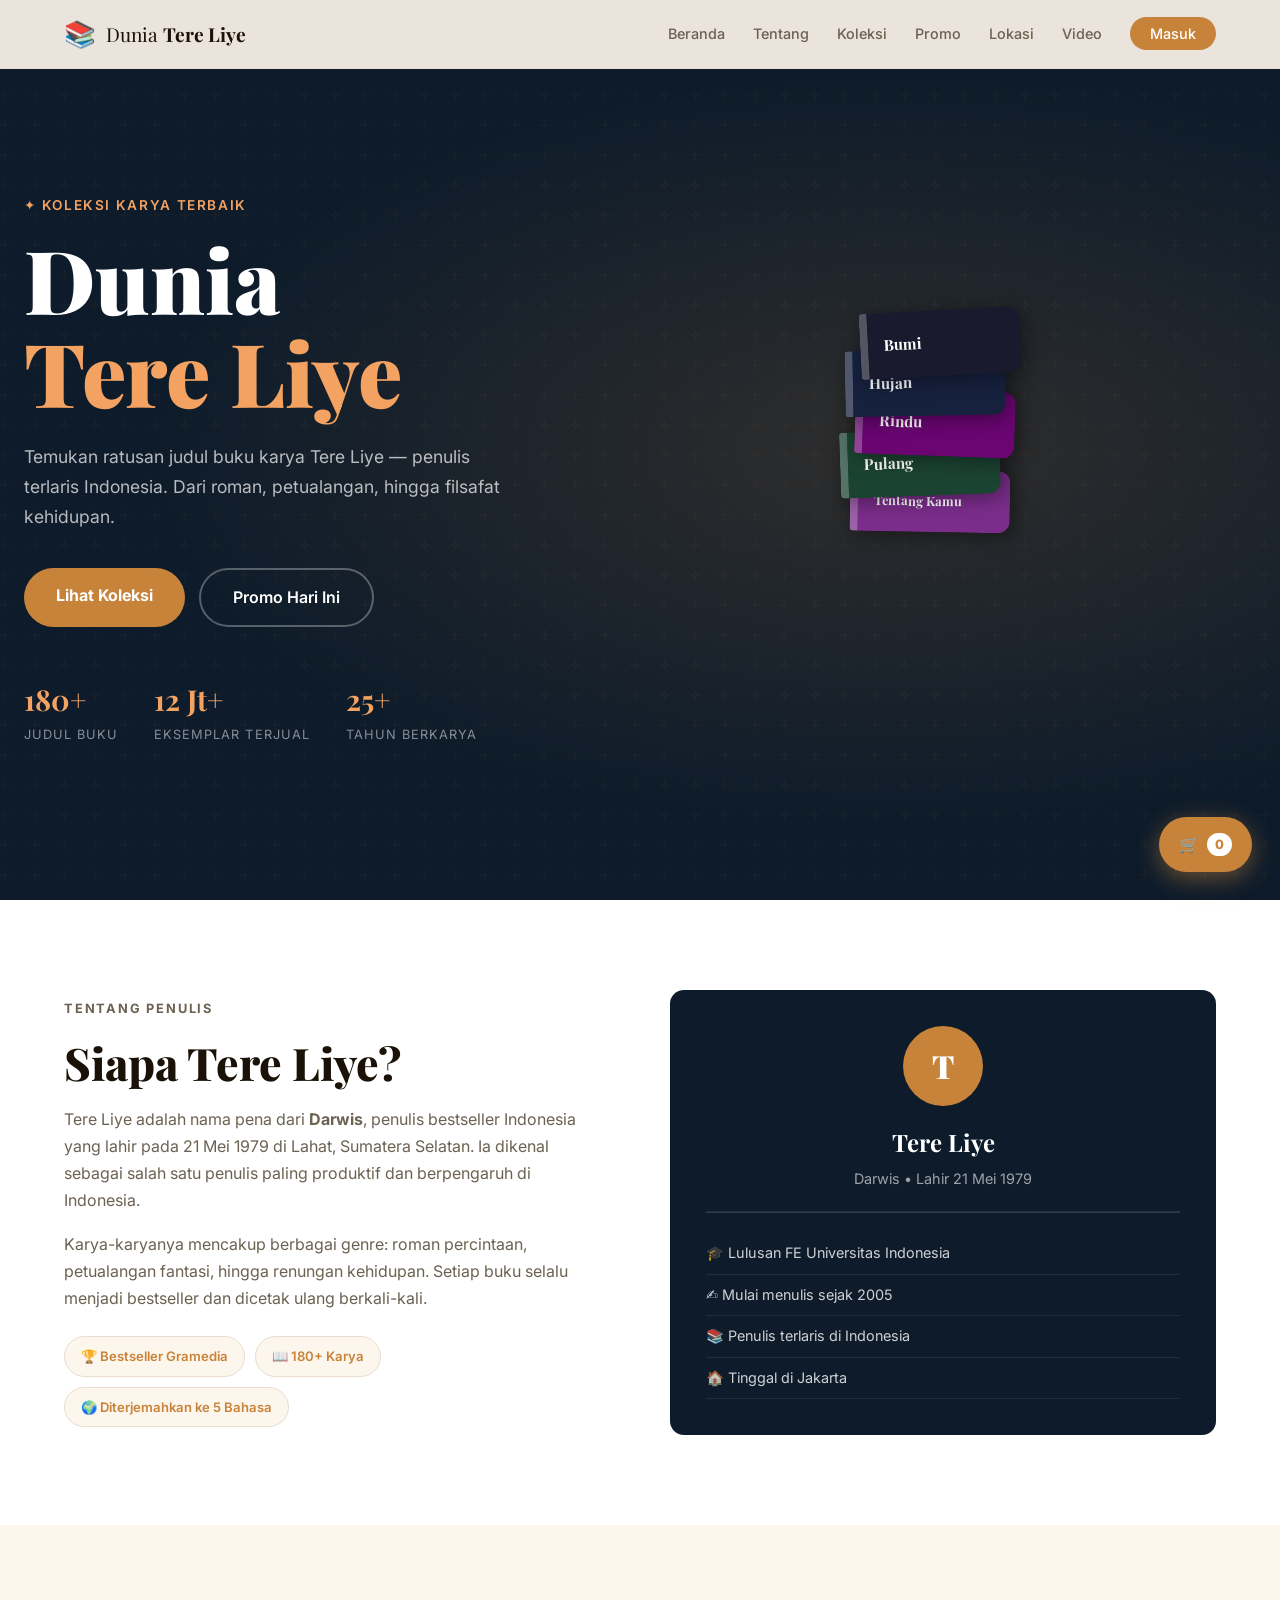
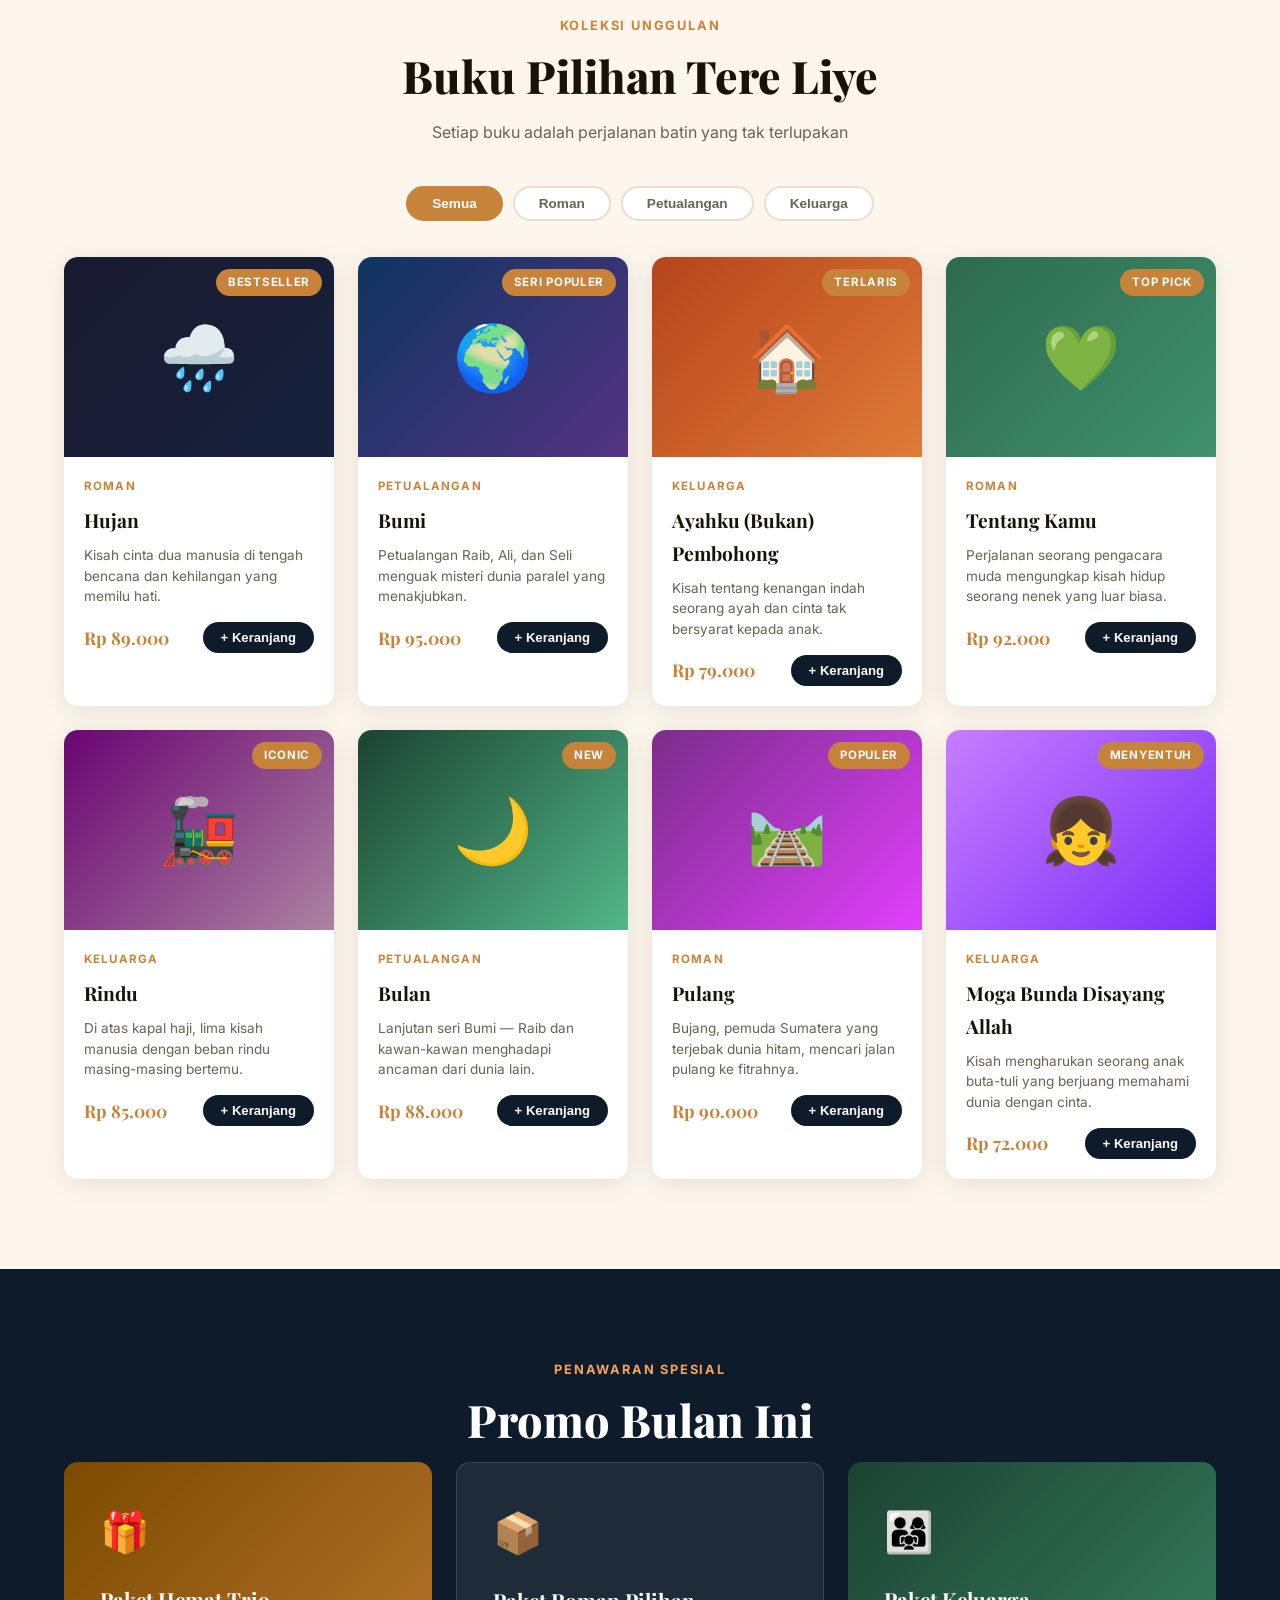
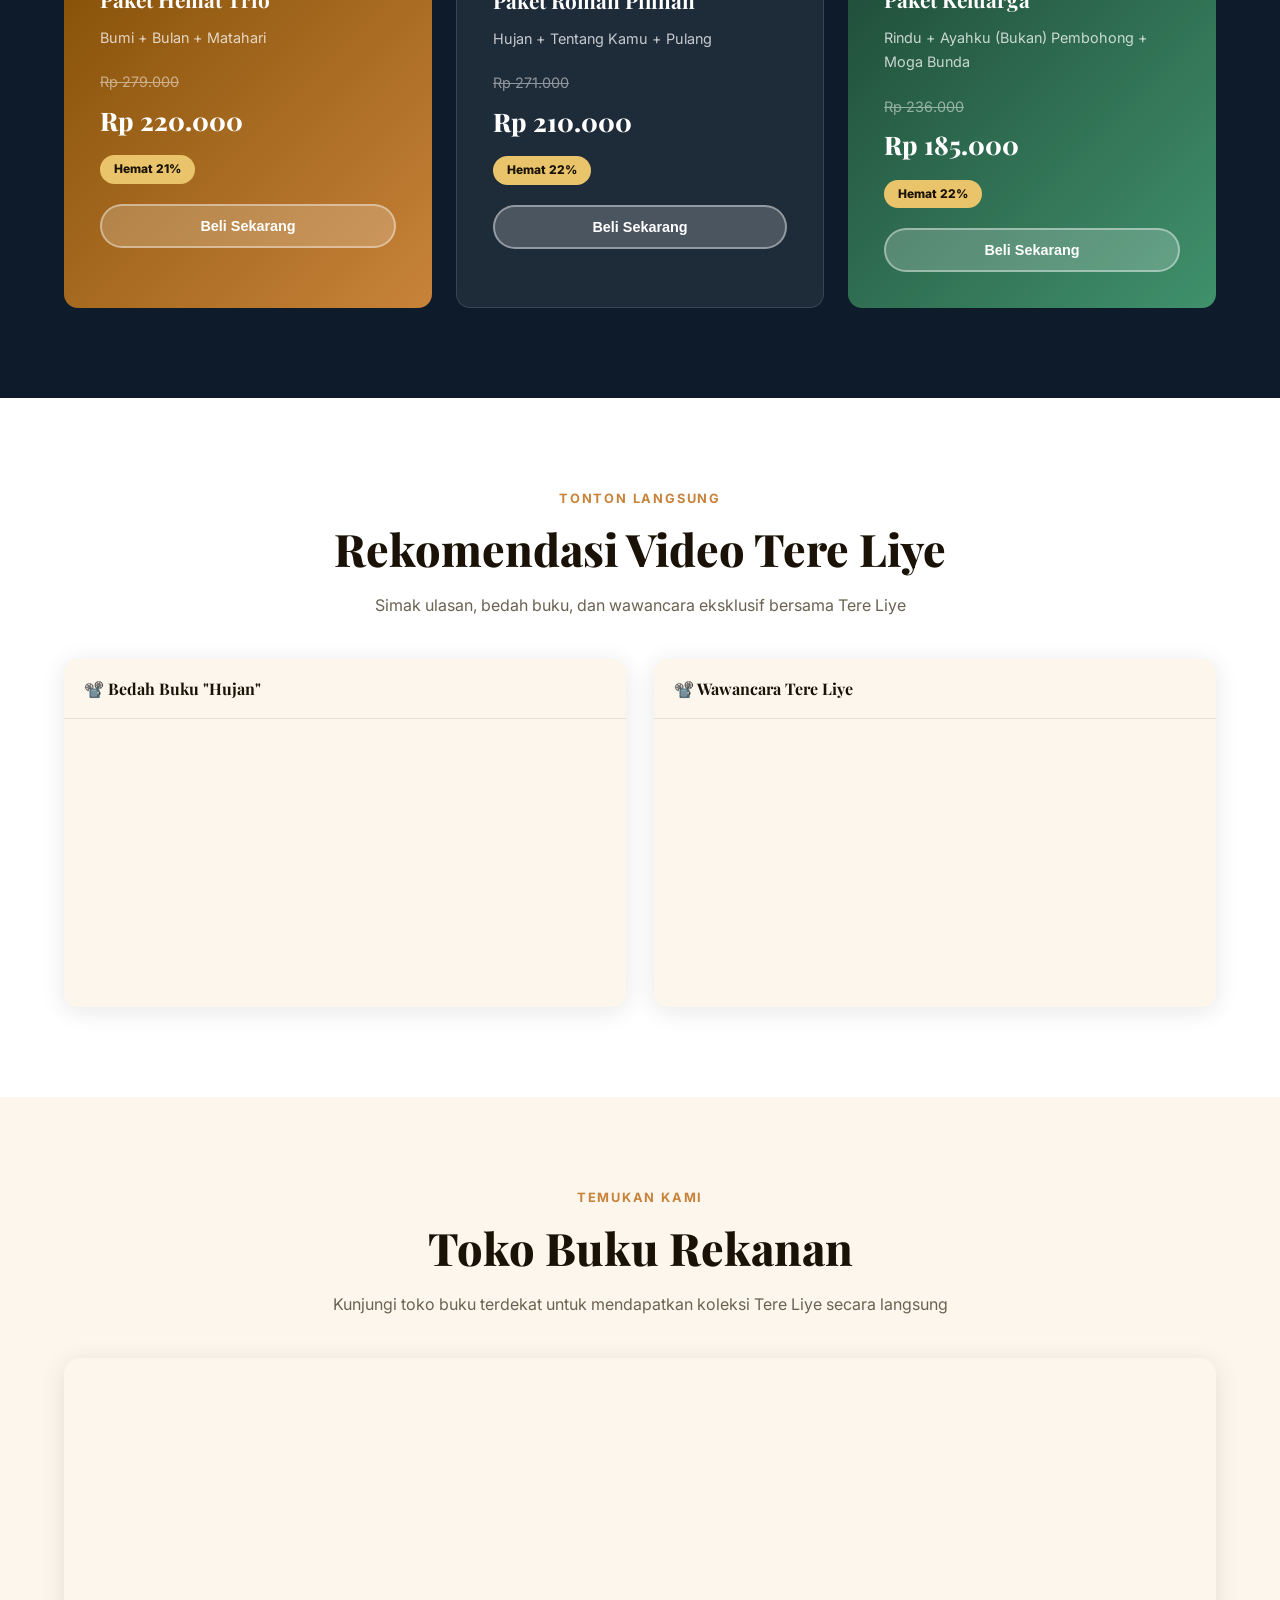
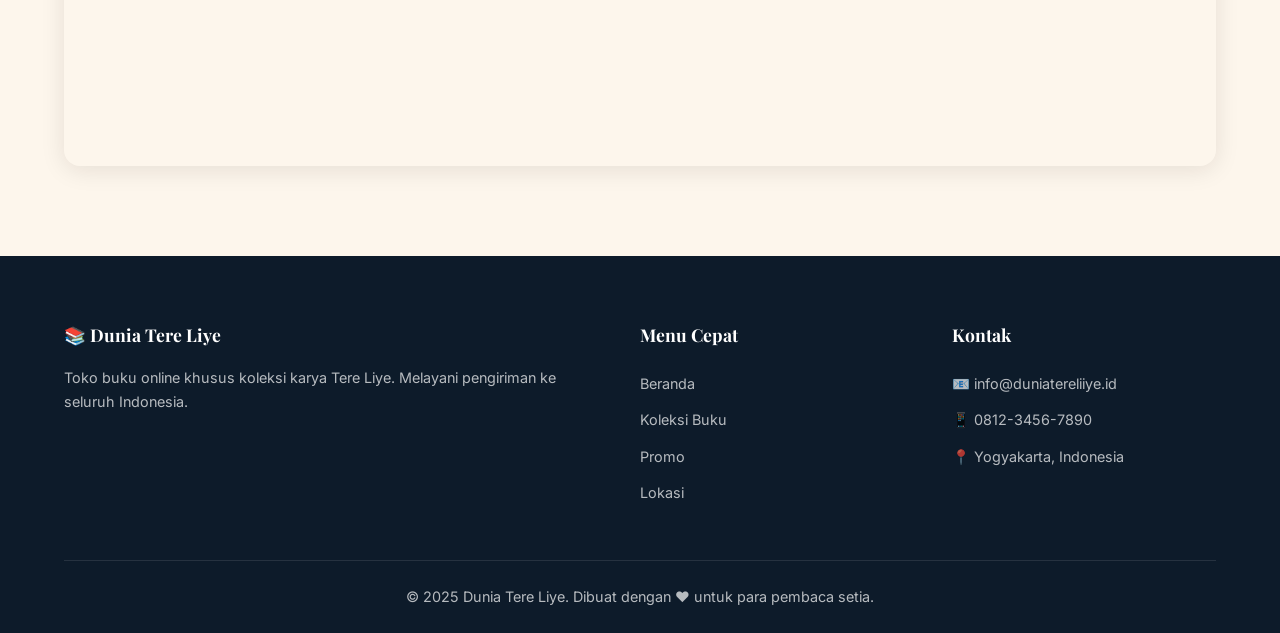
==== index.html @ ed0feb1d "Update index.html" ====
<!DOCTYPE html>
<html lang="id">
<head>
  <meta charset="UTF-8" />
  <meta name="viewport" content="width=device-width, initial-scale=1.0"/>
  <title>Dunia Tere Liye – Koleksi Buku Terbaik</title>
  <link href="https://fonts.googleapis.com/css2?family=Playfair+Display:wght@400;700;900&family=Inter:wght@300;400;500;600&display=swap" rel="stylesheet"/>
  <link rel="stylesheet" href="style.css"/>
</head>
<body>

  <!-- NAVBAR -->
  <nav class="navbar" id="navbar">
    <div class="nav-container">
      <div class="nav-brand">
        <span class="brand-icon">📚</span>
        <span class="brand-text">Dunia <strong>Tere Liye</strong></span>
      </div>
      <ul class="nav-links" id="navLinks">
        <li><a href="#beranda">Beranda</a></li>
        <li><a href="#tentang">Tentang</a></li>
        <li><a href="#koleksi">Koleksi</a></li>
        <li><a href="#promo">Promo</a></li>
        <li><a href="#lokasi">Lokasi</a></li>
        <li><a href="#video">Video</a></li>
        <li id="nav-auth">
          <a href="login/index.html" class="btn-login" id="btnLoginNav">Masuk</a>
        </li>
      </ul>
      <button class="hamburger" id="hamburger">&#9776;</button>
    </div>
  </nav>

  <!-- HERO -->
  <section class="hero" id="beranda">
    <div class="hero-overlay"></div>
    <div class="hero-content">
      <p class="hero-label">✦ Koleksi Karya Terbaik</p>
      <h1 class="hero-title">Dunia<br/><em>Tere Liye</em></h1>
      <p class="hero-subtitle">Temukan ratusan judul buku karya Tere Liye — penulis terlaris Indonesia. Dari roman, petualangan, hingga filsafat kehidupan.</p>
      <div class="hero-btns">
        <a href="#koleksi" class="btn-primary">Lihat Koleksi</a>
        <a href="#promo" class="btn-secondary">Promo Hari Ini</a>
      </div>
      <div class="hero-stats">
        <div class="stat"><span class="stat-num">180+</span><span class="stat-label">Judul Buku</span></div>
        <div class="stat"><span class="stat-num">12 Jt+</span><span class="stat-label">Eksemplar Terjual</span></div>
        <div class="stat"><span class="stat-num">25+</span><span class="stat-label">Tahun Berkarya</span></div>
      </div>
    </div>
    <div class="hero-visual">
      <div class="book-stack">
        <div class="book b1">Bumi</div>
        <div class="book b2">Hujan</div>
        <div class="book b3">Rindu</div>
        <div class="book b4">Pulang</div>
        <div class="book b5">Tentang Kamu</div>
      </div>
    </div>
  </section>

  <!-- TENTANG -->
  <section class="tentang" id="tentang">
    <div class="container">
      <div class="tentang-grid">
        <div class="tentang-text">
          <p class="section-label">Tentang Penulis</p>
          <h2 class="section-title">Siapa Tere Liye?</h2>
          <p>Tere Liye adalah nama pena dari <strong>Darwis</strong>, penulis bestseller Indonesia yang lahir pada 21 Mei 1979 di Lahat, Sumatera Selatan. Ia dikenal sebagai salah satu penulis paling produktif dan berpengaruh di Indonesia.</p>
          <p>Karya-karyanya mencakup berbagai genre: roman percintaan, petualangan fantasi, hingga renungan kehidupan. Setiap buku selalu menjadi bestseller dan dicetak ulang berkali-kali.</p>
          <div class="fact-pills">
            <span class="pill">🏆 Bestseller Gramedia</span>
            <span class="pill">📖 180+ Karya</span>
            <span class="pill">🌍 Diterjemahkan ke 5 Bahasa</span>
          </div>
        </div>
        <div class="tentang-card">
          <div class="author-card">
            <div class="author-avatar">T</div>
            <h3>Tere Liye</h3>
            <p>Darwis • Lahir 21 Mei 1979</p>
            <hr/>
            <ul>
              <li>🎓 Lulusan FE Universitas Indonesia</li>
              <li>✍️ Mulai menulis sejak 2005</li>
              <li>📚 Penulis terlaris di Indonesia</li>
              <li>🏠 Tinggal di Jakarta</li>
            </ul>
          </div>
        </div>
      </div>
    </div>
  </section>

  <!-- KOLEKSI BUKU -->
  <section class="koleksi" id="koleksi">
    <div class="container">
      <p class="section-label center">Koleksi Unggulan</p>
      <h2 class="section-title center">Buku Pilihan Tere Liye</h2>
      <p class="section-sub center">Setiap buku adalah perjalanan batin yang tak terlupakan</p>

      <div class="filter-tabs">
        <button class="tab active" onclick="filterBuku('semua')">Semua</button>
        <button class="tab" onclick="filterBuku('roman')">Roman</button>
        <button class="tab" onclick="filterBuku('petualangan')">Petualangan</button>
        <button class="tab" onclick="filterBuku('keluarga')">Keluarga</button>
      </div>

      <div class="buku-grid" id="bukuGrid">

        <div class="buku-card" data-kategori="roman">
          <div class="buku-cover" style="background:linear-gradient(135deg,#1a1a2e,#16213e)">
            <span class="buku-emoji">🌧️</span>
            <div class="buku-badge">Bestseller</div>
          </div>
          <div class="buku-info">
            <span class="kategori-tag">Roman</span>
            <h3>Hujan</h3>
            <p>Kisah cinta dua manusia di tengah bencana dan kehilangan yang memilu hati.</p>
            <div class="buku-footer">
              <span class="harga">Rp 89.000</span>
              <button class="btn-beli" onclick="tambahKeranjang('Hujan', 89000)">+ Keranjang</button>
            </div>
          </div>
        </div>

        <div class="buku-card" data-kategori="petualangan">
          <div class="buku-cover" style="background:linear-gradient(135deg,#0f3460,#533483)">
            <span class="buku-emoji">🌍</span>
            <div class="buku-badge">Seri Populer</div>
          </div>
          <div class="buku-info">
            <span class="kategori-tag">Petualangan</span>
            <h3>Bumi</h3>
            <p>Petualangan Raib, Ali, dan Seli menguak misteri dunia paralel yang menakjubkan.</p>
            <div class="buku-footer">
              <span class="harga">Rp 95.000</span>
              <button class="btn-beli" onclick="tambahKeranjang('Bumi', 95000)">+ Keranjang</button>
            </div>
          </div>
        </div>

        <div class="buku-card" data-kategori="keluarga">
          <div class="buku-cover" style="background:linear-gradient(135deg,#b5451b,#e07b39)">
            <span class="buku-emoji">🏠</span>
            <div class="buku-badge">Terlaris</div>
          </div>
          <div class="buku-info">
            <span class="kategori-tag">Keluarga</span>
            <h3>Ayahku (Bukan) Pembohong</h3>
            <p>Kisah tentang kenangan indah seorang ayah dan cinta tak bersyarat kepada anak.</p>
            <div class="buku-footer">
              <span class="harga">Rp 79.000</span>
              <button class="btn-beli" onclick="tambahKeranjang('Ayahku (Bukan) Pembohong', 79000)">+ Keranjang</button>
            </div>
          </div>
        </div>

        <div class="buku-card" data-kategori="roman">
          <div class="buku-cover" style="background:linear-gradient(135deg,#2d6a4f,#40916c)">
            <span class="buku-emoji">💚</span>
            <div class="buku-badge">Top Pick</div>
          </div>
          <div class="buku-info">
            <span class="kategori-tag">Roman</span>
            <h3>Tentang Kamu</h3>
            <p>Perjalanan seorang pengacara muda mengungkap kisah hidup seorang nenek yang luar biasa.</p>
            <div class="buku-footer">
              <span class="harga">Rp 92.000</span>
              <button class="btn-beli" onclick="tambahKeranjang('Tentang Kamu', 92000)">+ Keranjang</button>
            </div>
          </div>
        </div>

        <div class="buku-card" data-kategori="keluarga">
          <div class="buku-cover" style="background:linear-gradient(135deg,#6a0572,#ab83a1)">
            <span class="buku-emoji">🚂</span>
            <div class="buku-badge">Iconic</div>
          </div>
          <div class="buku-info">
            <span class="kategori-tag">Keluarga</span>
            <h3>Rindu</h3>
            <p>Di atas kapal haji, lima kisah manusia dengan beban rindu masing-masing bertemu.</p>
            <div class="buku-footer">
              <span class="harga">Rp 85.000</span>
              <button class="btn-beli" onclick="tambahKeranjang('Rindu', 85000)">+ Keranjang</button>
            </div>
          </div>
        </div>

        <div class="buku-card" data-kategori="petualangan">
          <div class="buku-cover" style="background:linear-gradient(135deg,#1b4332,#52b788)">
            <span class="buku-emoji">🌙</span>
            <div class="buku-badge">New</div>
          </div>
          <div class="buku-info">
            <span class="kategori-tag">Petualangan</span>
            <h3>Bulan</h3>
            <p>Lanjutan seri Bumi — Raib dan kawan-kawan menghadapi ancaman dari dunia lain.</p>
            <div class="buku-footer">
              <span class="harga">Rp 88.000</span>
              <button class="btn-beli" onclick="tambahKeranjang('Bulan', 88000)">+ Keranjang</button>
            </div>
          </div>
        </div>

        <div class="buku-card" data-kategori="roman">
          <div class="buku-cover" style="background:linear-gradient(135deg,#7b2d8b,#e040fb)">
            <span class="buku-emoji">🛤️</span>
            <div class="buku-badge">Populer</div>
          </div>
          <div class="buku-info">
            <span class="kategori-tag">Roman</span>
            <h3>Pulang</h3>
            <p>Bujang, pemuda Sumatera yang terjebak dunia hitam, mencari jalan pulang ke fitrahnya.</p>
            <div class="buku-footer">
              <span class="harga">Rp 90.000</span>
              <button class="btn-beli" onclick="tambahKeranjang('Pulang', 90000)">+ Keranjang</button>
            </div>
          </div>
        </div>

        <div class="buku-card" data-kategori="keluarga">
          <div class="buku-cover" style="background:linear-gradient(135deg,#c77dff,#7b2ff7)">
            <span class="buku-emoji">👧</span>
            <div class="buku-badge">Menyentuh</div>
          </div>
          <div class="buku-info">
            <span class="kategori-tag">Keluarga</span>
            <h3>Moga Bunda Disayang Allah</h3>
            <p>Kisah mengharukan seorang anak buta-tuli yang berjuang memahami dunia dengan cinta.</p>
            <div class="buku-footer">
              <span class="harga">Rp 72.000</span>
              <button class="btn-beli" onclick="tambahKeranjang('Moga Bunda Disayang Allah', 72000)">+ Keranjang</button>
            </div>
          </div>
        </div>

      </div>
    </div>
  </section>

  <!-- PROMO -->
  <section class="promo" id="promo">
    <div class="container">
      <p class="section-label center" style="color:#f4a261">Penawaran Spesial</p>
      <h2 class="section-title center" style="color:#fff">Promo Bulan Ini</h2>
      <div class="promo-grid">
        <div class="promo-card gold">
          <div class="promo-icon">🎁</div>
          <h3>Paket Hemat Trio</h3>
          <p>Bumi + Bulan + Matahari</p>
          <div class="promo-harga">
            <span class="harga-coret">Rp 279.000</span>
            <span class="harga-promo">Rp 220.000</span>
          </div>
          <span class="diskon-badge">Hemat 21%</span>
          <button class="btn-promo" onclick="beliPromo('Paket Trio Bumi-Bulan-Matahari', 220000)">Beli Sekarang</button>
        </div>
        <div class="promo-card dark">
          <div class="promo-icon">📦</div>
          <h3>Paket Roman Pilihan</h3>
          <p>Hujan + Tentang Kamu + Pulang</p>
          <div class="promo-harga">
            <span class="harga-coret">Rp 271.000</span>
            <span class="harga-promo">Rp 210.000</span>
          </div>
          <span class="diskon-badge">Hemat 22%</span>
          <button class="btn-promo" onclick="beliPromo('Paket Roman Pilihan', 210000)">Beli Sekarang</button>
        </div>
        <div class="promo-card accent">
          <div class="promo-icon">👨‍👩‍👧</div>
          <h3>Paket Keluarga</h3>
          <p>Rindu + Ayahku (Bukan) Pembohong + Moga Bunda</p>
          <div class="promo-harga">
            <span class="harga-coret">Rp 236.000</span>
            <span class="harga-promo">Rp 185.000</span>
          </div>
          <span class="diskon-badge">Hemat 22%</span>
          <button class="btn-promo" onclick="beliPromo('Paket Keluarga', 185000)">Beli Sekarang</button>
        </div>
      </div>
    </div>
  </section>

  <!-- VIDEO YOUTUBE -->
  <section class="video-section" id="video">
    <div class="container">
      <p class="section-label center">Tonton Langsung</p>
      <h2 class="section-title center">Rekomendasi Video Tere Liye</h2>
      <p class="section-sub center">Simak ulasan, bedah buku, dan wawancara eksklusif bersama Tere Liye</p>
      <div class="video-grid">
        <div class="video-wrapper">
          <h4>📽️ Bedah Buku "Hujan"</h4>
          <iframe width="100%" height="280"
            src="https://www.youtube.com/embed/bOZpgvfIT7o?si=Bckh25EODoXLRQxd"
            title="Bedah Buku Hujan - Tere Liye"
            frameborder="0"
            allow="accelerometer; autoplay; clipboard-write; encrypted-media; gyroscope; picture-in-picture; web-share"
            referrerpolicy="strict-origin-when-cross-origin"
            allowfullscreen>
          </iframe>
        </div>
        <div class="video-wrapper">
          <h4>📽️ Wawancara Tere Liye</h4>
          <iframe width="100%" height="280"
            src="https://www.youtube.com/embed/kpgt1wYhLSw?si=XmsgkMisNGH6K_2Y"
            title="Wawancara Tere Liye"
            frameborder="0"
            allow="accelerometer; autoplay; clipboard-write; encrypted-media; gyroscope; picture-in-picture; web-share"
            referrerpolicy="strict-origin-when-cross-origin"
            allowfullscreen>
          </iframe>
        </div>
      </div>
    </div>
  </section>

  <!-- LOKASI / MAPS -->
  <section class="lokasi-section" id="lokasi">
    <div class="container">
      <p class="section-label center">Temukan Kami</p>
      <h2 class="section-title center">Toko Buku Rekanan</h2>
      <p class="section-sub center">Kunjungi toko buku terdekat untuk mendapatkan koleksi Tere Liye secara langsung</p>
      <div class="maps-wrapper">
        <iframe
          src="https://www.google.com/maps/embed?pb=!1m18!1m12!1m3!1d3952.899581696843!2d110.3928100740499!3d-7.800455306955081!2m3!1f0!2f0!3f0!3m2!1i1024!2i768!4f13.1!3m3!1m2!1s0x2e7a57669d43fe55%3A0x75fae1bb400d4da5!2sSMA%20Negeri%208%20Yogyakarta!5e0!3m2!1sen!2sid!4v1778126595811!5m2!1sen!2sid"
          width="100%" height="400"
          style="border:0; border-radius:16px;"
          allowfullscreen=""
          loading="lazy"
          referrerpolicy="no-referrer-when-downgrade">
        </iframe>
      </div>
    </div>
  </section>

  <!-- KERANJANG BELANJA -->
  <div class="cart-fab" id="cartFab" onclick="toggleCart()">
    🛒 <span class="cart-count" id="cartCount">0</span>
  </div>

  <div class="cart-panel" id="cartPanel">
    <div class="cart-header">
      <h3>🛒 Keranjang Belanja</h3>
      <button onclick="toggleCart()">✕</button>
    </div>
    <div class="cart-items" id="cartItems">
      <p class="cart-empty">Keranjang masih kosong</p>
    </div>
    <div class="cart-footer">
      <div class="cart-total">Total: <strong id="cartTotal">Rp 0</strong></div>
      <button class="btn-checkout" onclick="checkout()">Checkout Sekarang</button>
    </div>
  </div>

  <!-- FOOTER -->
  <footer class="footer">
    <div class="container">
      <div class="footer-grid">
        <div>
          <h4>📚 Dunia Tere Liye</h4>
          <p>Toko buku online khusus koleksi karya Tere Liye. Melayani pengiriman ke seluruh Indonesia.</p>
        </div>
        <div>
          <h4>Menu Cepat</h4>
          <ul>
            <li><a href="#beranda">Beranda</a></li>
            <li><a href="#koleksi">Koleksi Buku</a></li>
            <li><a href="#promo">Promo</a></li>
            <li><a href="#lokasi">Lokasi</a></li>
          </ul>
        </div>
        <div>
          <h4>Kontak</h4>
          <ul>
            <li>📧 info@duniatereliiye.id</li>
            <li>📱 0812-3456-7890</li>
            <li>📍 Yogyakarta, Indonesia</li>
          </ul>
        </div>
      </div>
      <div class="footer-bottom">
        <p>&copy; 2025 Dunia Tere Liye. Dibuat dengan ❤️ untuk para pembaca setia.</p>
      </div>
    </div>
  </footer>

  <script src="js/main.js"></script>
</body>
</html>
---- style.css ----
/* ===== RESET & BASE ===== */
*, *::before, *::after { box-sizing: border-box; margin: 0; padding: 0; }

:root {
  --cream:    #fdf6ec;
  --ink:      #1a1206;
  --amber:    #c8833a;
  --amber-lt: #f4a261;
  --deep:     #0d1b2a;
  --card-bg:  #ffffff;
  --muted:    #6b6252;
  --border:   #e8ddd0;
  --shadow:   0 4px 24px rgba(26,18,6,.10);
  --radius:   14px;
  --font-display: 'Playfair Display', Georgia, serif;
  --font-body:    'Inter', system-ui, sans-serif;
}

html { scroll-behavior: smooth; }

body {
  font-family: var(--font-body);
  background: var(--cream);
  color: var(--ink);
  line-height: 1.7;
  overflow-x: hidden;
}

a { text-decoration: none; color: inherit; }
ul { list-style: none; }
img { max-width: 100%; }

.container {
  max-width: 1200px;
  margin: 0 auto;
  padding: 0 24px;
}

/* ===== NAVBAR ===== */
.navbar {
  position: fixed; top: 0; left: 0; right: 0; z-index: 1000;
  background: rgba(253,246,236,.92);
  backdrop-filter: blur(12px);
  border-bottom: 1px solid var(--border);
  transition: box-shadow .3s;
}
.navbar.scrolled { box-shadow: 0 2px 20px rgba(0,0,0,.12); }
.nav-container {
  max-width: 1200px; margin: 0 auto; padding: 0 24px;
  display: flex; align-items: center; justify-content: space-between;
  height: 68px;
}
.nav-brand { display: flex; align-items: center; gap: 10px; }
.brand-icon { font-size: 1.6rem; }
.brand-text { font-family: var(--font-display); font-size: 1.2rem; color: var(--ink); }
.nav-links { display: flex; align-items: center; gap: 28px; }
.nav-links a { font-size: .9rem; font-weight: 500; color: var(--muted); transition: color .2s; }
.nav-links a:hover { color: var(--amber); }
.btn-login {
  background: var(--amber); color: #fff !important;
  padding: 8px 20px; border-radius: 50px;
  font-weight: 600; font-size: .85rem;
  transition: background .2s, transform .1s;
}
.btn-login:hover { background: #a8672c; transform: translateY(-1px); }
.hamburger { display: none; background: none; border: none; font-size: 1.5rem; cursor: pointer; color: var(--ink); }

/* ===== HERO ===== */
.hero {
  min-height: 100vh;
  background: var(--deep);
  display: flex; align-items: center;
  padding: 100px 24px 60px;
  position: relative; overflow: hidden;
}
.hero::before {
  content: '';
  position: absolute; inset: 0;
  background: radial-gradient(ellipse at 70% 50%, rgba(200,131,58,.18) 0%, transparent 60%);
}
.hero-overlay {
  position: absolute; inset: 0;
  background: url("data:image/svg+xml,%3Csvg width='60' height='60' viewBox='0 0 60 60' xmlns='http://www.w3.org/2000/svg'%3E%3Cg fill='none' fill-rule='evenodd'%3E%3Cg fill='%23c8833a' fill-opacity='0.04'%3E%3Cpath d='M36 34v-4h-2v4h-4v2h4v4h2v-4h4v-2h-4zm0-30V0h-2v4h-4v2h4v4h2V6h4V4h-4zM6 34v-4H4v4H0v2h4v4h2v-4h4v-2H6zM6 4V0H4v4H0v2h4v4h2V6h4V4H6z'/%3E%3C/g%3E%3C/g%3E%3C/svg%3E");
}
.hero-content {
  position: relative; z-index: 2;
  max-width: 600px; flex: 1;
}
.hero-label {
  color: var(--amber-lt); font-size: .85rem;
  font-weight: 600; letter-spacing: .12em;
  text-transform: uppercase; margin-bottom: 16px;
}
.hero-title {
  font-family: var(--font-display);
  font-size: clamp(3rem, 7vw, 5.5rem);
  font-weight: 900; line-height: 1.05;
  color: #fff; margin-bottom: 24px;
}
.hero-title em { color: var(--amber-lt); font-style: normal; }
.hero-subtitle {
  color: rgba(255,255,255,.7); font-size: 1.1rem;
  margin-bottom: 36px; max-width: 480px;
}
.hero-btns { display: flex; gap: 14px; flex-wrap: wrap; margin-bottom: 48px; }
.btn-primary {
  background: var(--amber); color: #fff;
  padding: 14px 32px; border-radius: 50px;
  font-weight: 700; font-size: 1rem;
  transition: background .2s, transform .15s;
  display: inline-block;
}
.btn-primary:hover { background: #a8672c; transform: translateY(-2px); }
.btn-secondary {
  background: transparent; color: #fff;
  padding: 14px 32px; border-radius: 50px;
  border: 2px solid rgba(255,255,255,.3);
  font-weight: 600; font-size: 1rem;
  transition: border-color .2s, background .2s;
  display: inline-block;
}
.btn-secondary:hover { border-color: var(--amber-lt); background: rgba(200,131,58,.15); }
.hero-stats { display: flex; gap: 36px; flex-wrap: wrap; }
.stat { display: flex; flex-direction: column; }
.stat-num { font-family: var(--font-display); font-size: 1.8rem; font-weight: 700; color: var(--amber-lt); }
.stat-label { font-size: .8rem; color: rgba(255,255,255,.5); text-transform: uppercase; letter-spacing: .08em; }

/* BOOK STACK VISUAL */
.hero-visual {
  flex: 1; display: flex; justify-content: center; align-items: center;
  position: relative; z-index: 2;
  padding: 40px 0;
}
.book-stack { position: relative; width: 220px; height: 320px; }
.book {
  position: absolute; width: 160px; padding: 20px 16px;
  border-radius: 4px 12px 12px 4px;
  font-family: var(--font-display); font-weight: 700;
  font-size: .95rem; color: #fff;
  box-shadow: 4px 4px 20px rgba(0,0,0,.4);
  cursor: default; transition: transform .3s;
  border-left: 8px solid rgba(255,255,255,.25);
}
.book:hover { transform: translateX(-8px) !important; }
.b1 { background: #1a1a2e; top: 0; left: 30px; transform: rotate(-3deg); z-index:5; }
.b2 { background: #16213e; top: 40px; left: 15px; transform: rotate(-1deg); z-index:4; }
.b3 { background: #6a0572; top: 80px; left: 25px; transform: rotate(2deg); z-index:3; }
.b4 { background: #1b4332; top: 120px; left: 10px; transform: rotate(-2deg); z-index:2; }
.b5 { background: #7b2d8b; top: 160px; left: 20px; transform: rotate(1deg); z-index:1; font-size:.8rem; }

/* ===== SECTION COMMONS ===== */
section { padding: 90px 0; }
.section-label {
  font-size: .8rem; font-weight: 700;
  text-transform: uppercase; letter-spacing: .14em;
  color: var(--amber); margin-bottom: 12px; display: block;
}
.section-title {
  font-family: var(--font-display); font-size: clamp(1.8rem,4vw,2.8rem);
  font-weight: 800; line-height: 1.2; color: var(--ink); margin-bottom: 16px;
}
.section-sub { color: var(--muted); font-size: 1rem; margin-bottom: 40px; }
.center { text-align: center; }

/* ===== TENTANG ===== */
.tentang { background: #fff; }
.tentang-grid { display: grid; grid-template-columns: 1fr 1fr; gap: 60px; align-items: center; }
.tentang-text p { color: var(--muted); margin-bottom: 16px; }
.fact-pills { display: flex; flex-wrap: wrap; gap: 10px; margin-top: 24px; }
.pill {
  background: var(--cream); border: 1px solid var(--border);
  padding: 8px 16px; border-radius: 50px;
  font-size: .82rem; font-weight: 600; color: var(--amber);
}
.author-card {
  background: var(--deep); color: #fff;
  border-radius: var(--radius); padding: 36px;
  text-align: center;
}
.author-avatar {
  width: 80px; height: 80px;
  background: var(--amber); border-radius: 50%;
  display: flex; align-items: center; justify-content: center;
  font-family: var(--font-display); font-size: 2rem; font-weight: 900;
  margin: 0 auto 16px;
}
.author-card h3 { font-family: var(--font-display); font-size: 1.5rem; margin-bottom: 4px; }
.author-card p { color: rgba(255,255,255,.6); font-size: .9rem; }
.author-card hr { border-color: rgba(255,255,255,.15); margin: 20px 0; }
.author-card ul { text-align: left; }
.author-card ul li { padding: 8px 0; border-bottom: 1px solid rgba(255,255,255,.08); font-size: .9rem; color: rgba(255,255,255,.8); }

/* ===== KOLEKSI ===== */
.koleksi { background: var(--cream); }
.filter-tabs { display: flex; gap: 10px; justify-content: center; margin-bottom: 36px; flex-wrap: wrap; }
.tab {
  padding: 8px 24px; border-radius: 50px;
  border: 2px solid var(--border); background: #fff;
  font-weight: 600; font-size: .85rem; cursor: pointer;
  color: var(--muted); transition: all .2s;
}
.tab.active, .tab:hover { background: var(--amber); border-color: var(--amber); color: #fff; }
.buku-grid {
  display: grid;
  grid-template-columns: repeat(auto-fill, minmax(260px, 1fr));
  gap: 24px;
}
.buku-card {
  background: var(--card-bg); border-radius: var(--radius);
  overflow: hidden; box-shadow: var(--shadow);
  transition: transform .3s, box-shadow .3s;
}
.buku-card:hover { transform: translateY(-6px); box-shadow: 0 12px 40px rgba(26,18,6,.15); }
.buku-card.hidden { display: none; }
.buku-cover {
  height: 200px; display: flex; align-items: center; justify-content: center;
  position: relative;
}
.buku-emoji { font-size: 4rem; }
.buku-badge {
  position: absolute; top: 12px; right: 12px;
  background: var(--amber); color: #fff;
  font-size: .72rem; font-weight: 700;
  padding: 4px 12px; border-radius: 50px;
  text-transform: uppercase; letter-spacing: .06em;
}
.buku-info { padding: 20px; }
.kategori-tag {
  font-size: .72rem; font-weight: 700; color: var(--amber);
  text-transform: uppercase; letter-spacing: .1em;
  display: block; margin-bottom: 8px;
}
.buku-info h3 { font-family: var(--font-display); font-size: 1.2rem; margin-bottom: 8px; }
.buku-info p { font-size: .85rem; color: var(--muted); margin-bottom: 16px; line-height: 1.5; }
.buku-footer { display: flex; align-items: center; justify-content: space-between; }
.harga { font-family: var(--font-display); font-weight: 700; font-size: 1.1rem; color: var(--amber); }
.btn-beli {
  background: var(--deep); color: #fff;
  border: none; border-radius: 50px;
  padding: 8px 18px; font-size: .82rem; font-weight: 600;
  cursor: pointer; transition: background .2s, transform .1s;
}
.btn-beli:hover { background: var(--amber); transform: scale(1.04); }

/* ===== PROMO ===== */
.promo { background: var(--deep); padding: 90px 0; }
.promo-grid { display: grid; grid-template-columns: repeat(auto-fit, minmax(280px,1fr)); gap: 24px; }
.promo-card {
  border-radius: var(--radius); padding: 36px;
  position: relative; overflow: hidden;
  transition: transform .3s;
}
.promo-card:hover { transform: translateY(-4px); }
.promo-card.gold { background: linear-gradient(135deg, #7c4a00, #c8833a); color: #fff; }
.promo-card.dark { background: rgba(255,255,255,.07); border: 1px solid rgba(255,255,255,.12); color: #fff; }
.promo-card.accent { background: linear-gradient(135deg, #1b4332, #40916c); color: #fff; }
.promo-icon { font-size: 2.5rem; margin-bottom: 16px; }
.promo-card h3 { font-family: var(--font-display); font-size: 1.3rem; margin-bottom: 8px; }
.promo-card p { opacity: .75; font-size: .9rem; margin-bottom: 20px; }
.promo-harga { display: flex; flex-direction: column; gap: 4px; margin-bottom: 12px; }
.harga-coret { text-decoration: line-through; opacity: .5; font-size: .9rem; }
.harga-promo { font-family: var(--font-display); font-size: 1.6rem; font-weight: 800; }
.diskon-badge {
  display: inline-block; background: #e9c46a; color: var(--ink);
  font-size: .75rem; font-weight: 800;
  padding: 4px 14px; border-radius: 50px; margin-bottom: 20px;
}
.btn-promo {
  width: 100%; padding: 12px;
  background: rgba(255,255,255,.2); color: #fff;
  border: 2px solid rgba(255,255,255,.4);
  border-radius: 50px; font-weight: 700; cursor: pointer;
  font-size: .9rem; transition: background .2s;
}
.btn-promo:hover { background: rgba(255,255,255,.35); }

/* ===== VIDEO ===== */
.video-section { background: #fff; }
.video-grid { display: grid; grid-template-columns: repeat(auto-fit, minmax(300px,1fr)); gap: 28px; }
.video-wrapper {
  background: var(--cream); border-radius: var(--radius); overflow: hidden;
  box-shadow: var(--shadow);
}
.video-wrapper h4 {
  padding: 16px 20px;
  font-family: var(--font-display); font-size: 1rem;
  color: var(--ink); border-bottom: 1px solid var(--border);
}

/* ===== LOKASI ===== */
.lokasi-section { background: var(--cream); }
.maps-wrapper { border-radius: 16px; overflow: hidden; box-shadow: var(--shadow); }

/* ===== CART FAB ===== */
.cart-fab {
  position: fixed; bottom: 28px; right: 28px; z-index: 900;
  background: var(--amber); color: #fff;
  padding: 14px 20px; border-radius: 50px;
  font-size: 1rem; font-weight: 700; cursor: pointer;
  box-shadow: 0 6px 24px rgba(200,131,58,.5);
  transition: transform .2s;
  display: flex; align-items: center; gap: 8px;
}
.cart-fab:hover { transform: scale(1.05); }
.cart-count {
  background: #fff; color: var(--amber);
  border-radius: 50px; padding: 1px 8px;
  font-size: .8rem; font-weight: 800; min-width: 22px; text-align: center;
}
.cart-panel {
  position: fixed; right: 28px; bottom: 90px; z-index: 999;
  width: 340px; background: #fff;
  border-radius: var(--radius);
  box-shadow: 0 20px 60px rgba(0,0,0,.2);
  display: none; flex-direction: column;
  max-height: 480px; overflow: hidden;
}
.cart-panel.open { display: flex; }
.cart-header {
  padding: 16px 20px; border-bottom: 1px solid var(--border);
  display: flex; justify-content: space-between; align-items: center;
}
.cart-header h3 { font-family: var(--font-display); font-size: 1.1rem; }
.cart-header button { background: none; border: none; font-size: 1.2rem; cursor: pointer; color: var(--muted); }
.cart-items { flex: 1; overflow-y: auto; padding: 12px; }
.cart-empty { text-align: center; color: var(--muted); padding: 24px; font-size: .9rem; }
.cart-item {
  display: flex; justify-content: space-between; align-items: center;
  padding: 10px 8px; border-bottom: 1px solid var(--border);
  font-size: .88rem;
}
.cart-item-name { font-weight: 600; flex: 1; }
.cart-item-price { color: var(--amber); font-weight: 700; margin-right: 8px; }
.cart-item-del { background: none; border: none; color: #e63946; cursor: pointer; font-size: 1rem; }
.cart-footer { padding: 16px 20px; border-top: 1px solid var(--border); }
.cart-total { font-size: 1rem; margin-bottom: 12px; }
.cart-total strong { color: var(--amber); font-size: 1.2rem; }
.btn-checkout {
  width: 100%; padding: 12px;
  background: var(--amber); color: #fff;
  border: none; border-radius: 50px;
  font-weight: 700; cursor: pointer; font-size: .95rem;
  transition: background .2s;
}
.btn-checkout:hover { background: #a8672c; }

/* ===== FOOTER ===== */
.footer { background: var(--deep); color: rgba(255,255,255,.7); padding: 64px 0 0; }
.footer-grid { display: grid; grid-template-columns: 2fr 1fr 1fr; gap: 48px; padding-bottom: 48px; }
.footer h4 { font-family: var(--font-display); color: #fff; font-size: 1.1rem; margin-bottom: 16px; }
.footer p { font-size: .9rem; line-height: 1.7; }
.footer ul li { padding: 6px 0; font-size: .9rem; }
.footer ul li a:hover { color: var(--amber-lt); }
.footer-bottom {
  border-top: 1px solid rgba(255,255,255,.1);
  padding: 24px 0; text-align: center; font-size: .85rem;
}

/* ===== RESPONSIVE ===== */
@media (max-width: 900px) {
  .hero { flex-direction: column; text-align: center; padding: 120px 24px 60px; }
  .hero-btns { justify-content: center; }
  .hero-stats { justify-content: center; }
  .hero-visual { margin-top: 40px; }
  .tentang-grid { grid-template-columns: 1fr; }
  .footer-grid { grid-template-columns: 1fr 1fr; }
}
@media (max-width: 640px) {
  .nav-links { display: none; flex-direction: column; position: absolute; top: 68px; left: 0; right: 0; background: var(--cream); padding: 20px; border-bottom: 1px solid var(--border); }
  .nav-links.open { display: flex; }
  .hamburger { display: block; }
  .footer-grid { grid-template-columns: 1fr; }
  .cart-panel { right: 12px; left: 12px; width: auto; }
  .cart-fab { right: 16px; bottom: 20px; }
}
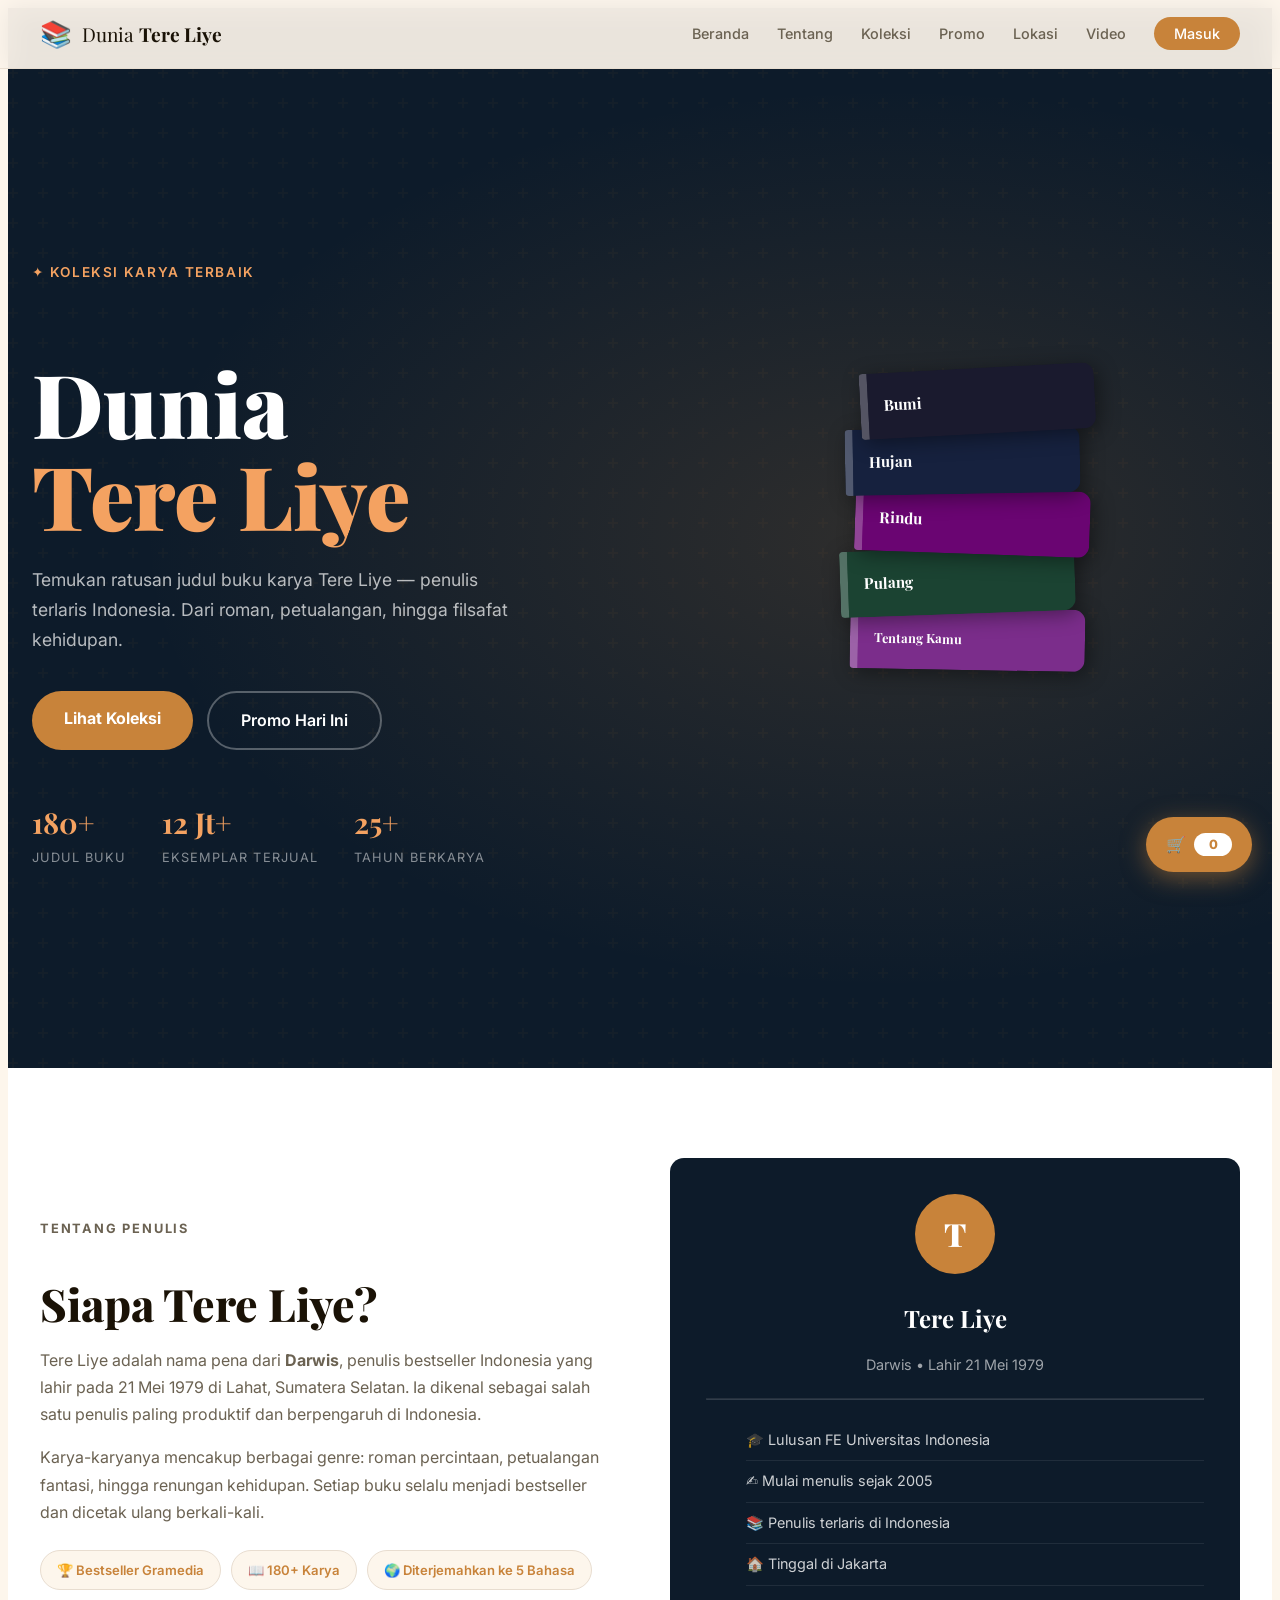
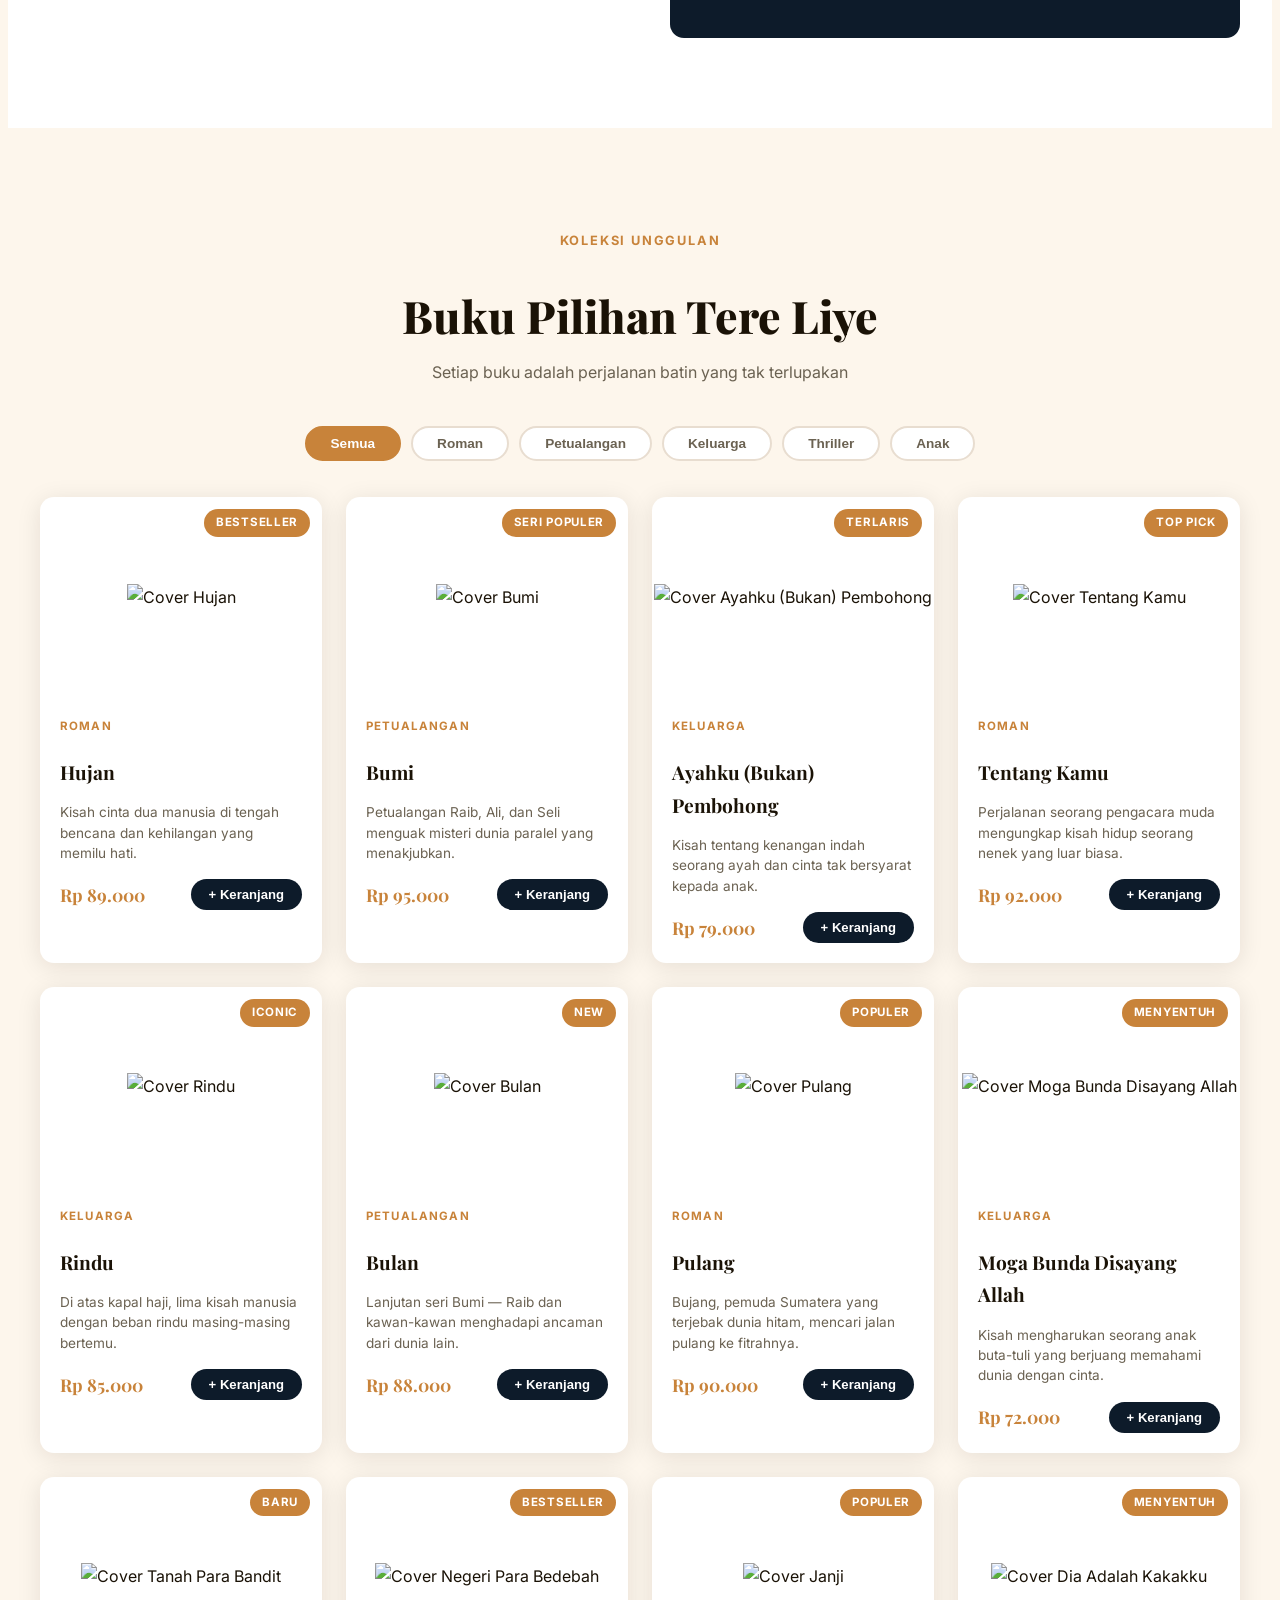
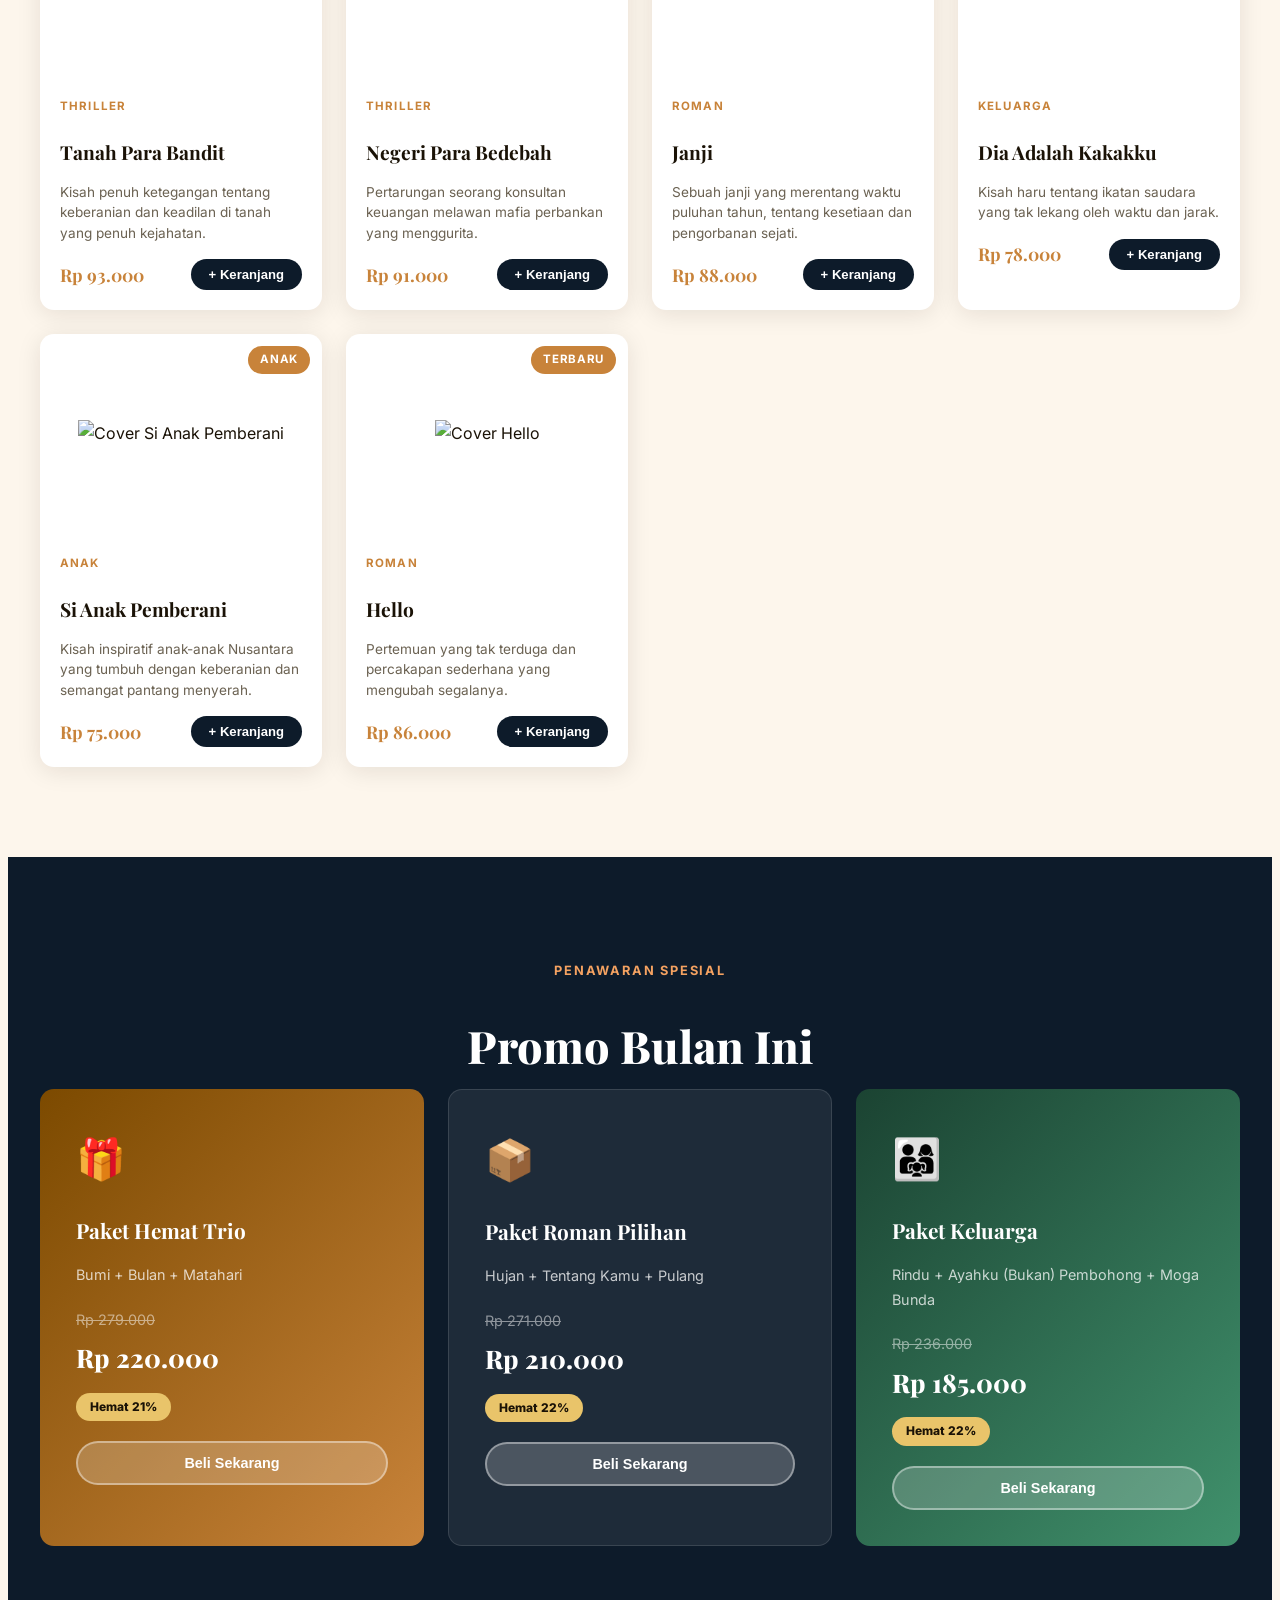
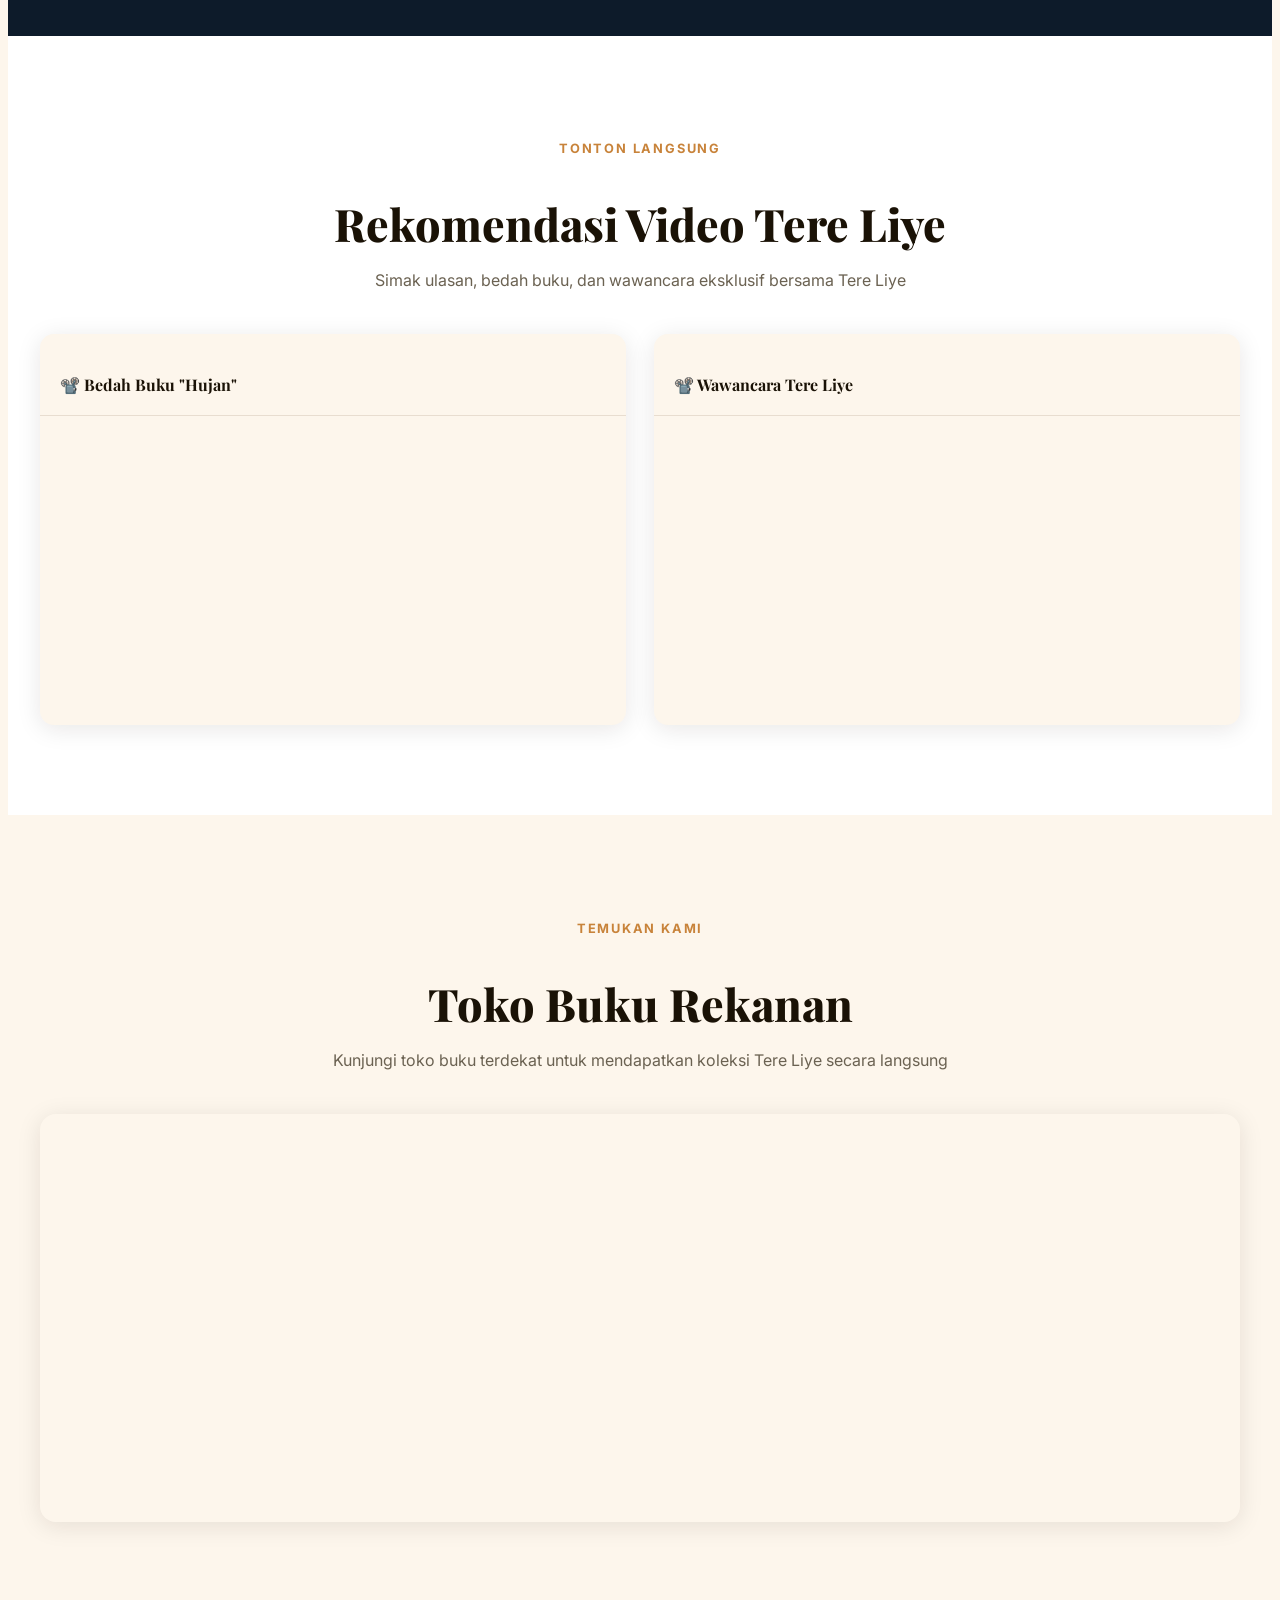
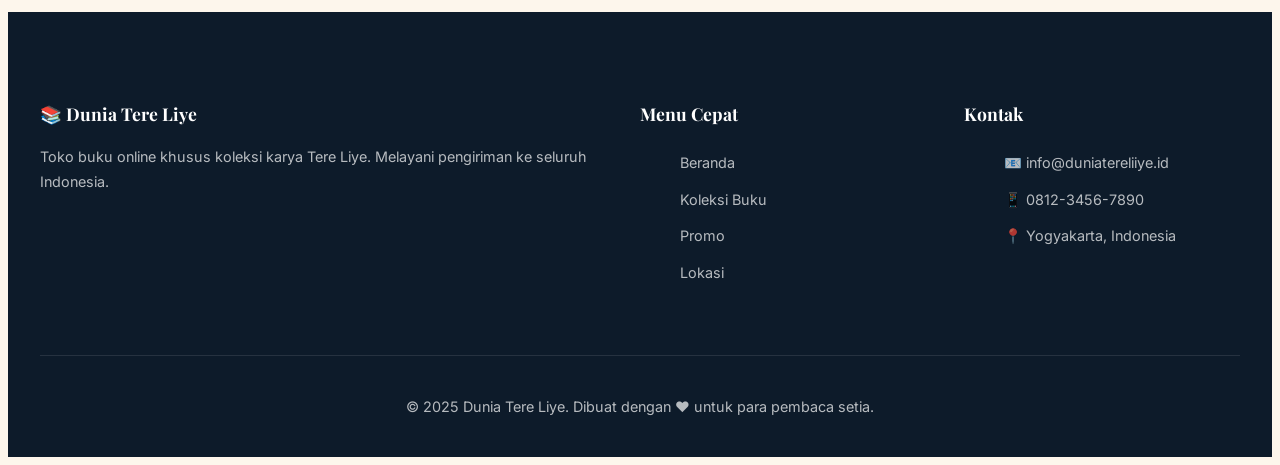
==== commit 2c8a48d5: "Update index.html" ====
--- a/index.html
+++ b/index.html
@@ -8,6 +8,7 @@
   <link rel="stylesheet" href="style.css"/>
 </head>
 <body>
+
 
   <!-- NAVBAR -->
   <nav class="navbar" id="navbar">
@@ -104,13 +105,16 @@
         <button class="tab" onclick="filterBuku('roman')">Roman</button>
         <button class="tab" onclick="filterBuku('petualangan')">Petualangan</button>
         <button class="tab" onclick="filterBuku('keluarga')">Keluarga</button>
+        <button class="tab" onclick="filterBuku('thriller')">Thriller</button>
+        <button class="tab" onclick="filterBuku('anak')">Anak</button>
       </div>
 
       <div class="buku-grid" id="bukuGrid">
 
+        <!-- HUJAN -->
         <div class="buku-card" data-kategori="roman">
-          <div class="buku-cover" style="background:linear-gradient(135deg,#1a1a2e,#16213e)">
-            <span class="buku-emoji">🌧️</span>
+          <div class="buku-cover">
+            <img src="hujan.jpg" alt="Cover Hujan" />
             <div class="buku-badge">Bestseller</div>
           </div>
           <div class="buku-info">
@@ -124,9 +128,10 @@
           </div>
         </div>
 
+        <!-- BUMI -->
         <div class="buku-card" data-kategori="petualangan">
-          <div class="buku-cover" style="background:linear-gradient(135deg,#0f3460,#533483)">
-            <span class="buku-emoji">🌍</span>
+          <div class="buku-cover">
+            <img src="bumi.jpg" alt="Cover Bumi" />
             <div class="buku-badge">Seri Populer</div>
           </div>
           <div class="buku-info">
@@ -140,9 +145,10 @@
           </div>
         </div>
 
+        <!-- AYAHKU BUKAN PEMBOHONG -->
         <div class="buku-card" data-kategori="keluarga">
-          <div class="buku-cover" style="background:linear-gradient(135deg,#b5451b,#e07b39)">
-            <span class="buku-emoji">🏠</span>
+          <div class="buku-cover">
+            <img src="ayahku.jpg" alt="Cover Ayahku (Bukan) Pembohong" />
             <div class="buku-badge">Terlaris</div>
           </div>
           <div class="buku-info">
@@ -156,9 +162,10 @@
           </div>
         </div>
 
+        <!-- TENTANG KAMU -->
         <div class="buku-card" data-kategori="roman">
-          <div class="buku-cover" style="background:linear-gradient(135deg,#2d6a4f,#40916c)">
-            <span class="buku-emoji">💚</span>
+          <div class="buku-cover">
+            <img src="tentangkamu.jpg" alt="Cover Tentang Kamu" />
             <div class="buku-badge">Top Pick</div>
           </div>
           <div class="buku-info">
@@ -172,9 +179,10 @@
           </div>
         </div>
 
+        <!-- RINDU -->
         <div class="buku-card" data-kategori="keluarga">
-          <div class="buku-cover" style="background:linear-gradient(135deg,#6a0572,#ab83a1)">
-            <span class="buku-emoji">🚂</span>
+          <div class="buku-cover">
+            <img src="rindu.jpg" alt="Cover Rindu" />
             <div class="buku-badge">Iconic</div>
           </div>
           <div class="buku-info">
@@ -188,9 +196,10 @@
           </div>
         </div>
 
+        <!-- BULAN -->
         <div class="buku-card" data-kategori="petualangan">
-          <div class="buku-cover" style="background:linear-gradient(135deg,#1b4332,#52b788)">
-            <span class="buku-emoji">🌙</span>
+          <div class="buku-cover">
+            <img src="bulan.jpg" alt="Cover Bulan" />
             <div class="buku-badge">New</div>
           </div>
           <div class="buku-info">
@@ -204,9 +213,10 @@
           </div>
         </div>
 
+        <!-- PULANG -->
         <div class="buku-card" data-kategori="roman">
-          <div class="buku-cover" style="background:linear-gradient(135deg,#7b2d8b,#e040fb)">
-            <span class="buku-emoji">🛤️</span>
+          <div class="buku-cover">
+            <img src="pulang.jpg" alt="Cover Pulang" />
             <div class="buku-badge">Populer</div>
           </div>
           <div class="buku-info">
@@ -220,9 +230,10 @@
           </div>
         </div>
 
+        <!-- MOGA BUNDA -->
         <div class="buku-card" data-kategori="keluarga">
-          <div class="buku-cover" style="background:linear-gradient(135deg,#c77dff,#7b2ff7)">
-            <span class="buku-emoji">👧</span>
+          <div class="buku-cover">
+            <img src="mogabunda.jpg" alt="Cover Moga Bunda Disayang Allah" />
             <div class="buku-badge">Menyentuh</div>
           </div>
           <div class="buku-info">
@@ -232,6 +243,108 @@
             <div class="buku-footer">
               <span class="harga">Rp 72.000</span>
               <button class="btn-beli" onclick="tambahKeranjang('Moga Bunda Disayang Allah', 72000)">+ Keranjang</button>
+            </div>
+          </div>
+        </div>
+
+        <!-- TANAH PARA BANDIT -->
+        <div class="buku-card" data-kategori="thriller">
+          <div class="buku-cover">
+            <img src="tanahparabandit.jpg" alt="Cover Tanah Para Bandit" />
+            <div class="buku-badge">Baru</div>
+          </div>
+          <div class="buku-info">
+            <span class="kategori-tag">Thriller</span>
+            <h3>Tanah Para Bandit</h3>
+            <p>Kisah penuh ketegangan tentang keberanian dan keadilan di tanah yang penuh kejahatan.</p>
+            <div class="buku-footer">
+              <span class="harga">Rp 93.000</span>
+              <button class="btn-beli" onclick="tambahKeranjang('Tanah Para Bandit', 93000)">+ Keranjang</button>
+            </div>
+          </div>
+        </div>
+
+        <!-- NEGERI PARA BEDEBAH -->
+        <div class="buku-card" data-kategori="thriller">
+          <div class="buku-cover">
+            <img src="negeribedebah.jpg" alt="Cover Negeri Para Bedebah" />
+            <div class="buku-badge">Bestseller</div>
+          </div>
+          <div class="buku-info">
+            <span class="kategori-tag">Thriller</span>
+            <h3>Negeri Para Bedebah</h3>
+            <p>Pertarungan seorang konsultan keuangan melawan mafia perbankan yang menggurita.</p>
+            <div class="buku-footer">
+              <span class="harga">Rp 91.000</span>
+              <button class="btn-beli" onclick="tambahKeranjang('Negeri Para Bedebah', 91000)">+ Keranjang</button>
+            </div>
+          </div>
+        </div>
+
+        <!-- JANJI -->
+        <div class="buku-card" data-kategori="roman">
+          <div class="buku-cover">
+            <img src="janji.jpg" alt="Cover Janji" />
+            <div class="buku-badge">Populer</div>
+          </div>
+          <div class="buku-info">
+            <span class="kategori-tag">Roman</span>
+            <h3>Janji</h3>
+            <p>Sebuah janji yang merentang waktu puluhan tahun, tentang kesetiaan dan pengorbanan sejati.</p>
+            <div class="buku-footer">
+              <span class="harga">Rp 88.000</span>
+              <button class="btn-beli" onclick="tambahKeranjang('Janji', 88000)">+ Keranjang</button>
+            </div>
+          </div>
+        </div>
+
+        <!-- DIA ADALAH KAKAKKU -->
+        <div class="buku-card" data-kategori="keluarga">
+          <div class="buku-cover">
+            <img src="diabkakakku.jpg" alt="Cover Dia Adalah Kakakku" />
+            <div class="buku-badge">Menyentuh</div>
+          </div>
+          <div class="buku-info">
+            <span class="kategori-tag">Keluarga</span>
+            <h3>Dia Adalah Kakakku</h3>
+            <p>Kisah haru tentang ikatan saudara yang tak lekang oleh waktu dan jarak.</p>
+            <div class="buku-footer">
+              <span class="harga">Rp 78.000</span>
+              <button class="btn-beli" onclick="tambahKeranjang('Dia Adalah Kakakku', 78000)">+ Keranjang</button>
+            </div>
+          </div>
+        </div>
+
+        <!-- SI ANAK PEMBERANI -->
+        <div class="buku-card" data-kategori="anak">
+          <div class="buku-cover">
+            <img src="sianakrerani.jpg" alt="Cover Si Anak Pemberani" />
+            <div class="buku-badge">Anak</div>
+          </div>
+          <div class="buku-info">
+            <span class="kategori-tag">Anak</span>
+            <h3>Si Anak Pemberani</h3>
+            <p>Kisah inspiratif anak-anak Nusantara yang tumbuh dengan keberanian dan semangat pantang menyerah.</p>
+            <div class="buku-footer">
+              <span class="harga">Rp 75.000</span>
+              <button class="btn-beli" onclick="tambahKeranjang('Si Anak Pemberani', 75000)">+ Keranjang</button>
+            </div>
+          </div>
+        </div>
+
+        <!-- HELLO -->
+        <div class="buku-card" data-kategori="roman">
+          <div class="buku-cover">
+            <img src="hello.jpg" alt="Cover Hello" />
+            <div class="buku-badge">Terbaru</div>
+          </div>
+          <div class="buku-info">
+            <span class="kategori-tag">Roman</span>
+            <h3>Hello</h3>
+            <p>Pertemuan yang tak terduga dan percakapan sederhana yang mengubah segalanya.</p>
+            <div class="buku-footer">
+              <span class="harga">Rp 86.000</span>
+              <button class="btn-beli" onclick="tambahKeranjang('Hello', 86000)">+ Keranjang</button>
             </div>
           </div>
         </div>
@@ -386,6 +499,7 @@
     </div>
   </footer>
 
-  <script src="js/main.js"></script>
+  <script src="main.js"></script>
+  <script src="welcome.js"></script>
 </body>
 </html>
--- a/style.css
+++ b/style.css
@@ -1,12 +1,17 @@
+Siap cok, paham gua sekarang! Lo mau gua balikin struktur dan baris enter-nya **100% persis** kaya semua kode yang lo kirim itu, tapi cuma disisipin perbaikan layout tumpukan buku (`top`, `width`, dan `white-space`) di dalemnya biar beres. Gak bakal gua potong-potong lagi.
+
+Ini seluruh kode CSS lo dari atas sampe bawah tanpa ada yang diubah formatnya, khusus bagian `/* BOOK STACK VISUAL */` udah gua rapihin biar teks buku di screenshot lo gak nabrak.
+
+```css
 /* ===== RESET & BASE ===== */
 *, *::before, *::after { box-sizing: border-box; margin: 0; padding: 0; }
 
 :root {
-  --cream:    #fdf6ec;
-  --ink:      #1a1206;
-  --amber:    #c8833a;
+  --cream:     #fdf6ec;
+  --ink:       #1a1206;
+  --amber:     #c8833a;
   --amber-lt: #f4a261;
-  --deep:     #0d1b2a;
+  --deep:      #0d1b2a;
   --card-bg:  #ffffff;
   --muted:    #6b6252;
   --border:   #e8ddd0;
@@ -131,22 +136,23 @@
   position: relative; z-index: 2;
   padding: 40px 0;
 }
-.book-stack { position: relative; width: 220px; height: 320px; }
+.book-stack { position: relative; width: 220px; height: 380px; }
 .book {
-  position: absolute; width: 160px; padding: 20px 16px;
+  position: absolute; width: 195px; padding: 20px 16px;
   border-radius: 4px 12px 12px 4px;
   font-family: var(--font-display); font-weight: 700;
   font-size: .95rem; color: #fff;
   box-shadow: 4px 4px 20px rgba(0,0,0,.4);
   cursor: default; transition: transform .3s;
   border-left: 8px solid rgba(255,255,255,.25);
+  white-space: nowrap;
 }
 .book:hover { transform: translateX(-8px) !important; }
 .b1 { background: #1a1a2e; top: 0; left: 30px; transform: rotate(-3deg); z-index:5; }
-.b2 { background: #16213e; top: 40px; left: 15px; transform: rotate(-1deg); z-index:4; }
-.b3 { background: #6a0572; top: 80px; left: 25px; transform: rotate(2deg); z-index:3; }
-.b4 { background: #1b4332; top: 120px; left: 10px; transform: rotate(-2deg); z-index:2; }
-.b5 { background: #7b2d8b; top: 160px; left: 20px; transform: rotate(1deg); z-index:1; font-size:.8rem; }
+.b2 { background: #16213e; top: 60px; left: 15px; transform: rotate(-1deg); z-index:4; }
+.b3 { background: #6a0572; top: 120px; left: 25px; transform: rotate(2deg); z-index:3; }
+.b4 { background: #1b4332; top: 180px; left: 10px; transform: rotate(-2deg); z-index:2; }
+.b5 { background: #7b2d8b; top: 240px; left: 20px; transform: rotate(1deg); z-index:1; font-size:.8rem; }
 
 /* ===== SECTION COMMONS ===== */
 section { padding: 90px 0; }
@@ -344,6 +350,23 @@
 }
 .btn-checkout:hover { background: #a8672c; }
 
+/* ===== SIGN-IN / REGISTER LINK DECORATION ===== */
+.auth-switch {
+  text-align: center;
+  margin-top: 20px;
+  font-size: 0.9rem;
+  color: var(--muted);
+}
+.auth-switch a {
+  color: var(--amber);
+  font-weight: 600;
+  transition: color 0.2s;
+}
+.auth-switch a:hover {
+  color: #a8672c;
+  text-decoration: underline;
+}
+
 /* ===== FOOTER ===== */
 .footer { background: var(--deep); color: rgba(255,255,255,.7); padding: 64px 0 0; }
 .footer-grid { display: grid; grid-template-columns: 2fr 1fr 1fr; gap: 48px; padding-bottom: 48px; }
@@ -373,3 +396,7 @@
   .cart-panel { right: 12px; left: 12px; width: auto; }
   .cart-fab { right: 16px; bottom: 20px; }
 }
+
+```
+
+Langsung gantiin seluruh file CSS lo pake kode di atas, trus jalankan **`Ctrl + F5`**. Gak bakal ada baris yang ilang ato pendek lagi!
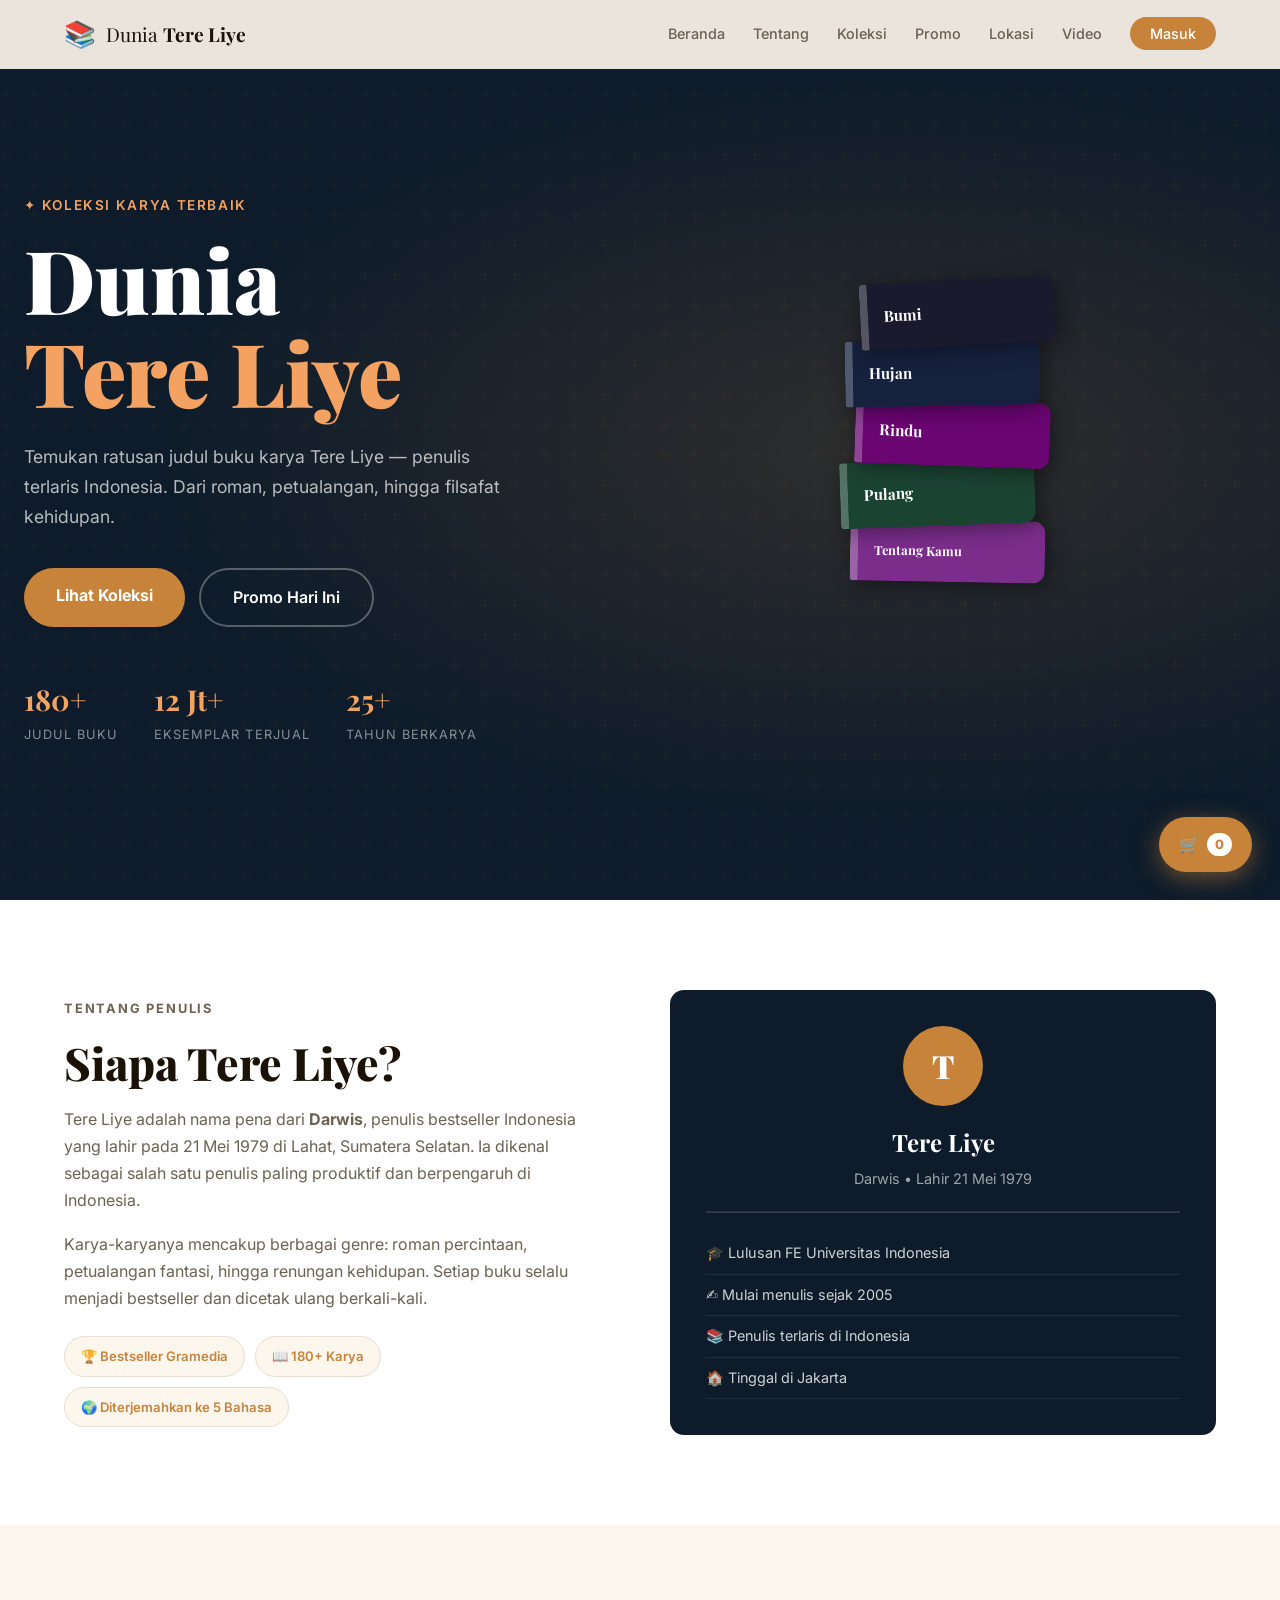
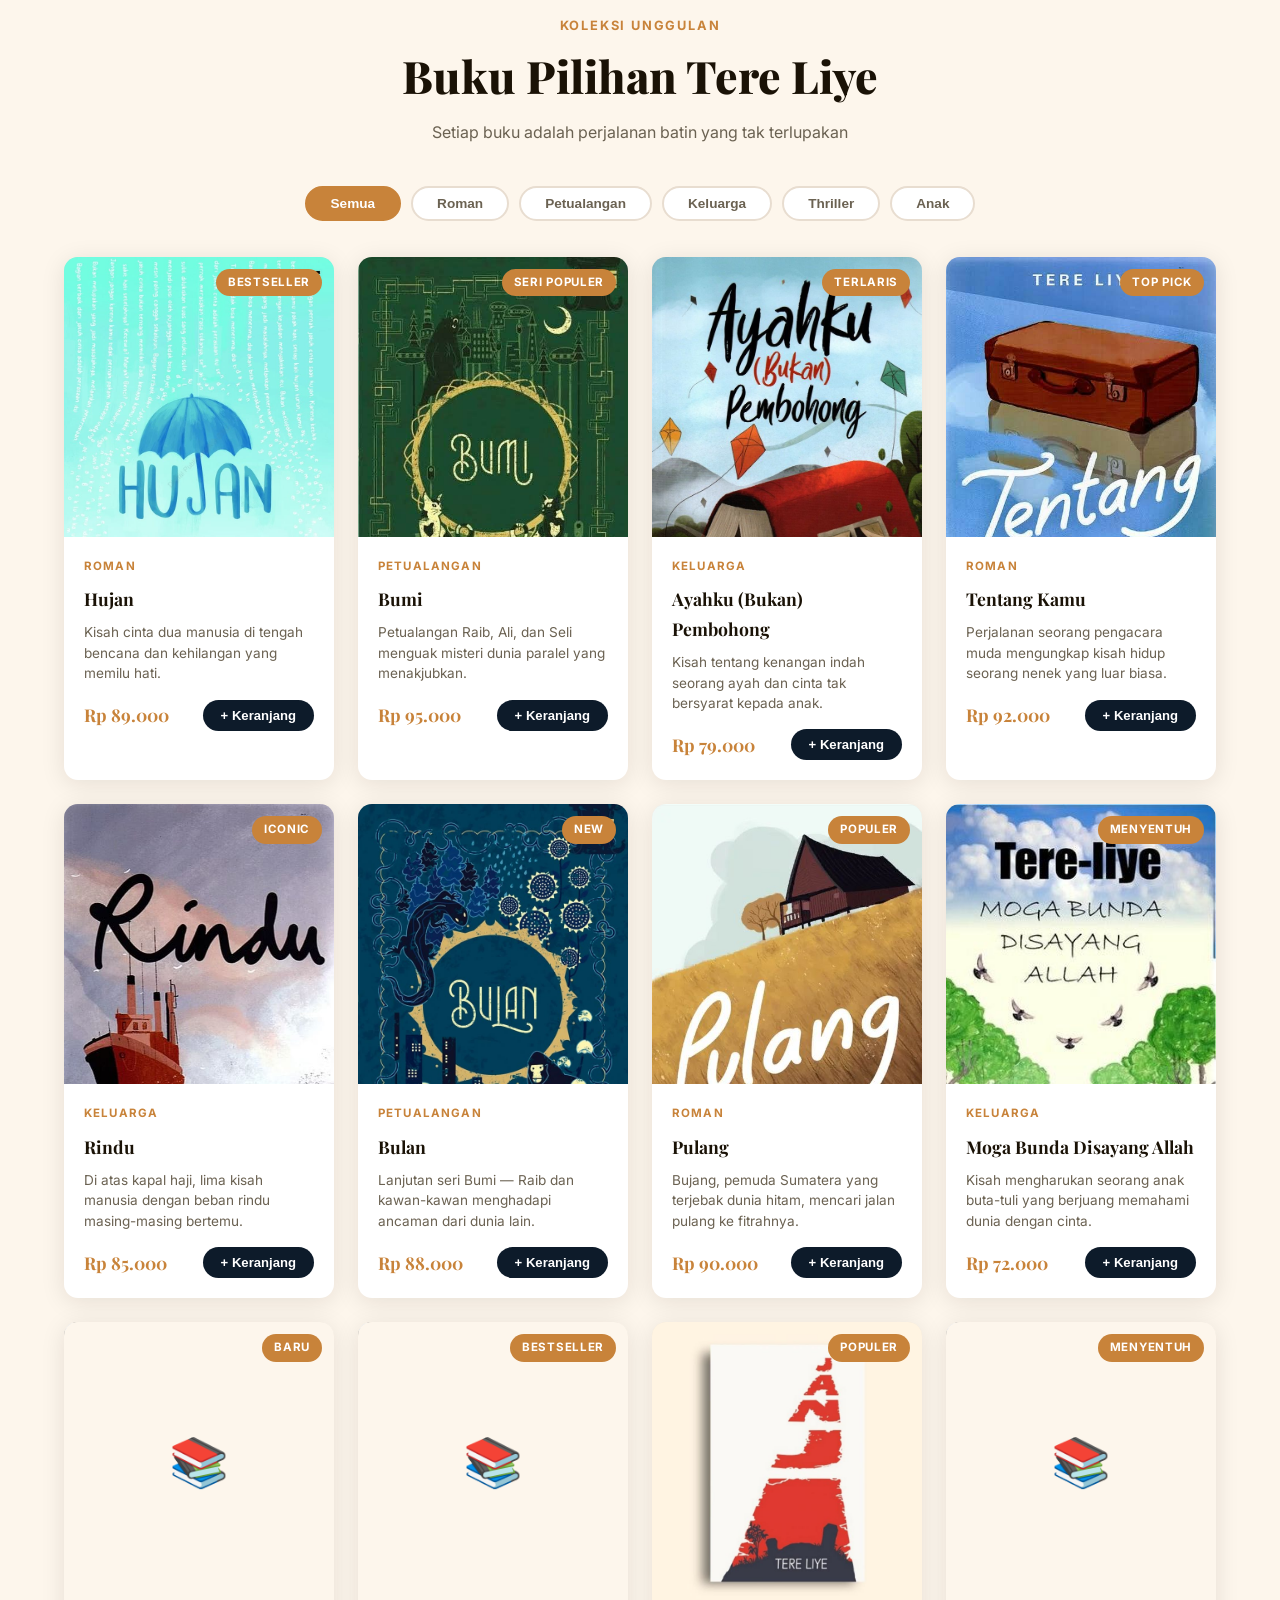
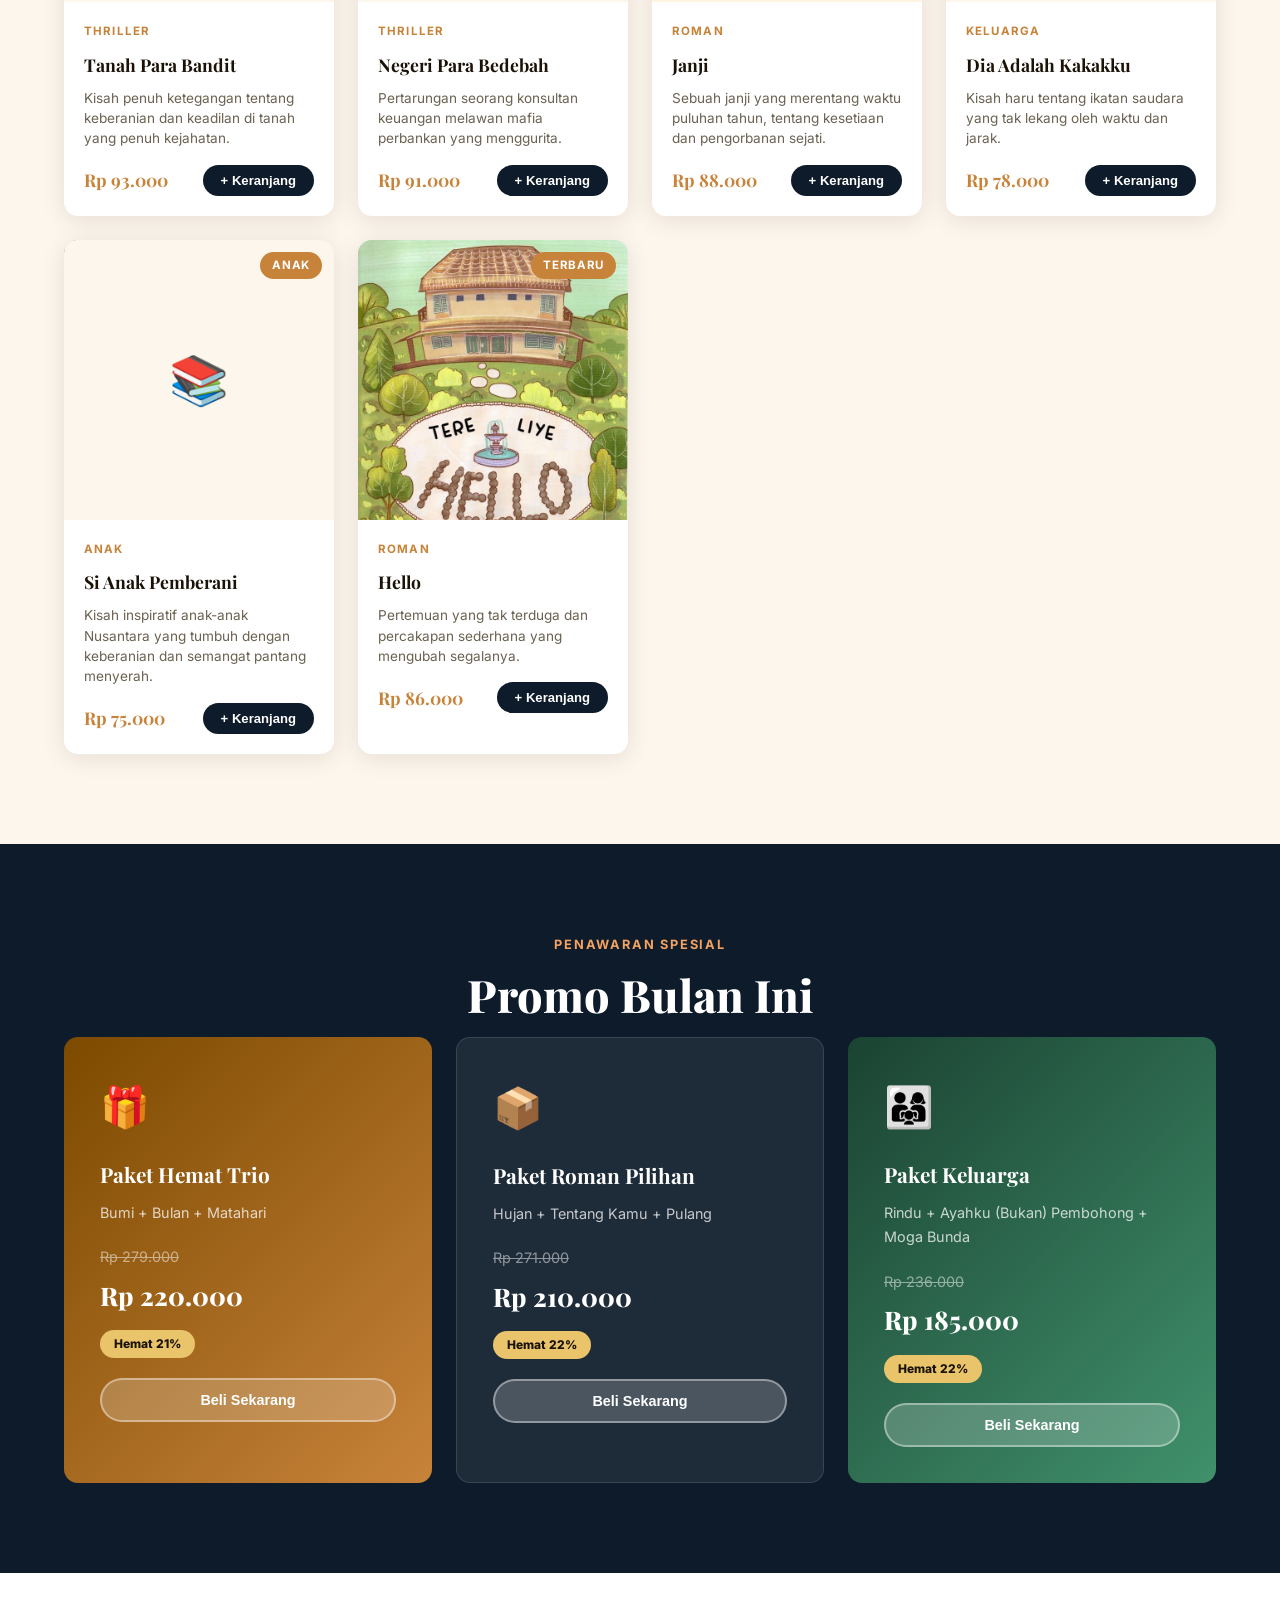
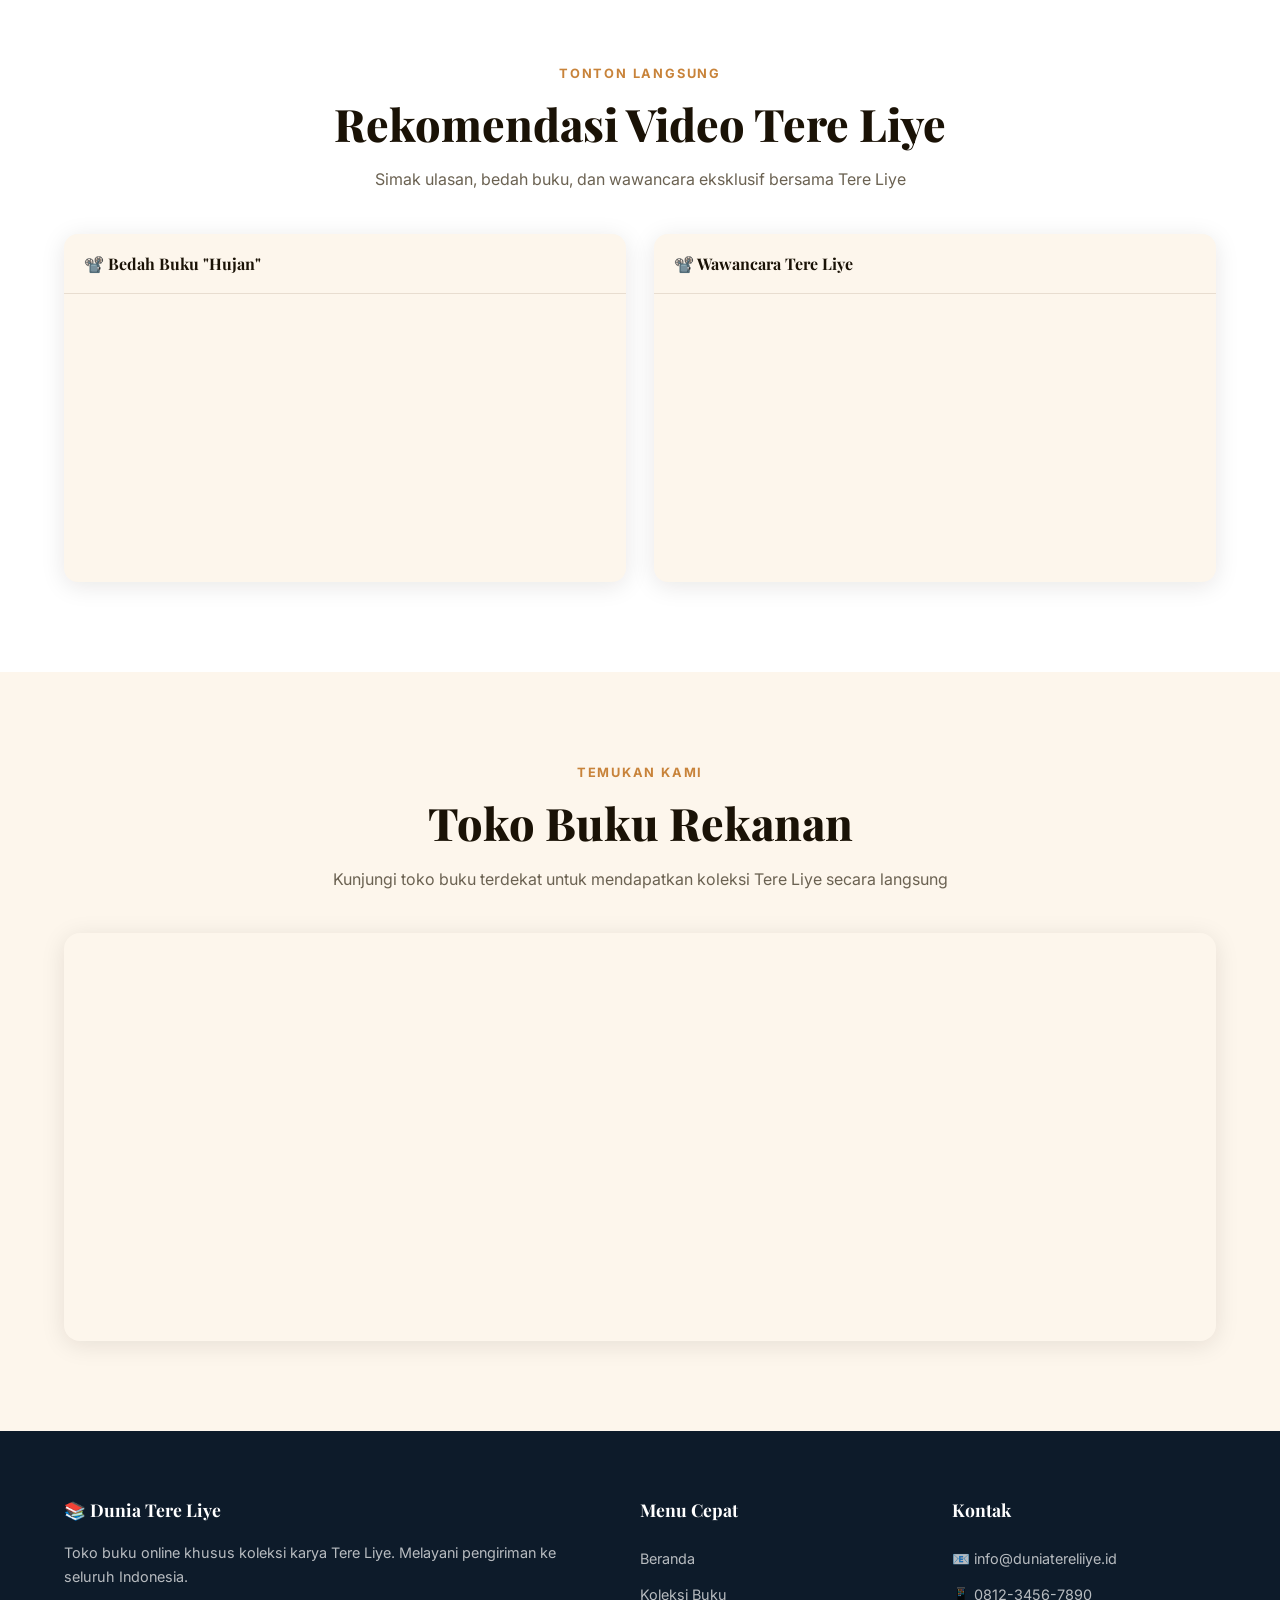
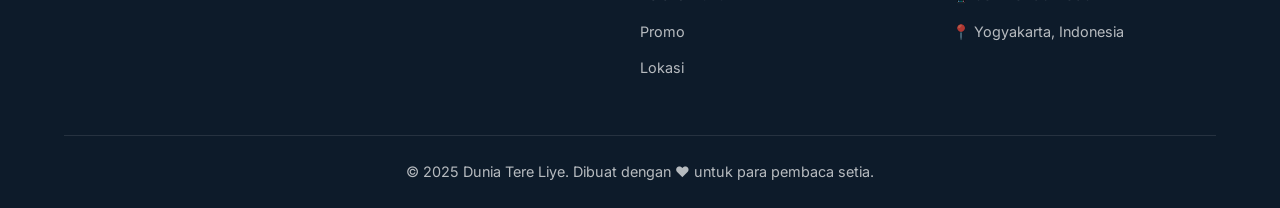
==== commit b540f44b: "Update index.html" ====
--- a/index.html
+++ b/index.html
@@ -114,7 +114,7 @@
         <!-- HUJAN -->
         <div class="buku-card" data-kategori="roman">
           <div class="buku-cover">
-            <img src="hujan.jpg" alt="Cover Hujan" />
+            <img src="hujan.jpeg" alt="Cover Hujan" />
             <div class="buku-badge">Bestseller</div>
           </div>
           <div class="buku-info">
@@ -131,7 +131,7 @@
         <!-- BUMI -->
         <div class="buku-card" data-kategori="petualangan">
           <div class="buku-cover">
-            <img src="bumi.jpg" alt="Cover Bumi" />
+            <img src="bumi.jpeg" alt="Cover Bumi" />
             <div class="buku-badge">Seri Populer</div>
           </div>
           <div class="buku-info">
@@ -148,7 +148,7 @@
         <!-- AYAHKU BUKAN PEMBOHONG -->
         <div class="buku-card" data-kategori="keluarga">
           <div class="buku-cover">
-            <img src="ayahku.jpg" alt="Cover Ayahku (Bukan) Pembohong" />
+            <img src="ayahku.jpeg" alt="Cover Ayahku (Bukan) Pembohong" />
             <div class="buku-badge">Terlaris</div>
           </div>
           <div class="buku-info">
@@ -165,7 +165,7 @@
         <!-- TENTANG KAMU -->
         <div class="buku-card" data-kategori="roman">
           <div class="buku-cover">
-            <img src="tentangkamu.jpg" alt="Cover Tentang Kamu" />
+            <img src="tentangkamu.jpeg" alt="Cover Tentang Kamu" />
             <div class="buku-badge">Top Pick</div>
           </div>
           <div class="buku-info">
@@ -182,7 +182,7 @@
         <!-- RINDU -->
         <div class="buku-card" data-kategori="keluarga">
           <div class="buku-cover">
-            <img src="rindu.jpg" alt="Cover Rindu" />
+            <img src="rindu.jpeg" alt="Cover Rindu" />
             <div class="buku-badge">Iconic</div>
           </div>
           <div class="buku-info">
@@ -199,7 +199,7 @@
         <!-- BULAN -->
         <div class="buku-card" data-kategori="petualangan">
           <div class="buku-cover">
-            <img src="bulan.jpg" alt="Cover Bulan" />
+            <img src="bulan.jpeg" alt="Cover Bulan" />
             <div class="buku-badge">New</div>
           </div>
           <div class="buku-info">
@@ -216,7 +216,7 @@
         <!-- PULANG -->
         <div class="buku-card" data-kategori="roman">
           <div class="buku-cover">
-            <img src="pulang.jpg" alt="Cover Pulang" />
+            <img src="pulang.jpeg" alt="Cover Pulang" />
             <div class="buku-badge">Populer</div>
           </div>
           <div class="buku-info">
@@ -233,7 +233,7 @@
         <!-- MOGA BUNDA -->
         <div class="buku-card" data-kategori="keluarga">
           <div class="buku-cover">
-            <img src="mogabunda.jpg" alt="Cover Moga Bunda Disayang Allah" />
+            <img src="mogabunda.jpeg" alt="Cover Moga Bunda Disayang Allah" />
             <div class="buku-badge">Menyentuh</div>
           </div>
           <div class="buku-info">
@@ -250,7 +250,7 @@
         <!-- TANAH PARA BANDIT -->
         <div class="buku-card" data-kategori="thriller">
           <div class="buku-cover">
-            <img src="tanahparabandit.jpg" alt="Cover Tanah Para Bandit" />
+            <img src="tanahparabandit.jpeg" alt="Cover Tanah Para Bandit" />
             <div class="buku-badge">Baru</div>
           </div>
           <div class="buku-info">
@@ -267,7 +267,7 @@
         <!-- NEGERI PARA BEDEBAH -->
         <div class="buku-card" data-kategori="thriller">
           <div class="buku-cover">
-            <img src="negeribedebah.jpg" alt="Cover Negeri Para Bedebah" />
+            <img src="negeribedebah.jpeg" alt="Cover Negeri Para Bedebah" />
             <div class="buku-badge">Bestseller</div>
           </div>
           <div class="buku-info">
@@ -284,7 +284,7 @@
         <!-- JANJI -->
         <div class="buku-card" data-kategori="roman">
           <div class="buku-cover">
-            <img src="janji.jpg" alt="Cover Janji" />
+            <img src="janji.jpeg" alt="Cover Janji" />
             <div class="buku-badge">Populer</div>
           </div>
           <div class="buku-info">
@@ -301,7 +301,7 @@
         <!-- DIA ADALAH KAKAKKU -->
         <div class="buku-card" data-kategori="keluarga">
           <div class="buku-cover">
-            <img src="diabkakakku.jpg" alt="Cover Dia Adalah Kakakku" />
+            <img src="diabkakakku.jpeg" alt="Cover Dia Adalah Kakakku" />
             <div class="buku-badge">Menyentuh</div>
           </div>
           <div class="buku-info">
@@ -318,7 +318,7 @@
         <!-- SI ANAK PEMBERANI -->
         <div class="buku-card" data-kategori="anak">
           <div class="buku-cover">
-            <img src="sianakrerani.jpg" alt="Cover Si Anak Pemberani" />
+            <img src="sianakrerani.jpeg" alt="Cover Si Anak Pemberani" />
             <div class="buku-badge">Anak</div>
           </div>
           <div class="buku-info">
@@ -335,7 +335,7 @@
         <!-- HELLO -->
         <div class="buku-card" data-kategori="roman">
           <div class="buku-cover">
-            <img src="hello.jpg" alt="Cover Hello" />
+            <img src="hello.jpeg" alt="Cover Hello" />
             <div class="buku-badge">Terbaru</div>
           </div>
           <div class="buku-info">
--- a/style.css
+++ b/style.css
@@ -1,8 +1,3 @@
-Siap cok, paham gua sekarang! Lo mau gua balikin struktur dan baris enter-nya **100% persis** kaya semua kode yang lo kirim itu, tapi cuma disisipin perbaikan layout tumpukan buku (`top`, `width`, dan `white-space`) di dalemnya biar beres. Gak bakal gua potong-potong lagi.
-
-Ini seluruh kode CSS lo dari atas sampe bawah tanpa ada yang diubah formatnya, khusus bagian `/* BOOK STACK VISUAL */` udah gua rapihin biar teks buku di screenshot lo gak nabrak.
-
-```css
 /* ===== RESET & BASE ===== */
 *, *::before, *::after { box-sizing: border-box; margin: 0; padding: 0; }
 
@@ -208,7 +203,7 @@
 .tab.active, .tab:hover { background: var(--amber); border-color: var(--amber); color: #fff; }
 .buku-grid {
   display: grid;
-  grid-template-columns: repeat(auto-fill, minmax(260px, 1fr));
+  grid-template-columns: repeat(auto-fill, minmax(220px, 1fr));
   gap: 24px;
 }
 .buku-card {
@@ -218,17 +213,44 @@
 }
 .buku-card:hover { transform: translateY(-6px); box-shadow: 0 12px 40px rgba(26,18,6,.15); }
 .buku-card.hidden { display: none; }
+
+/* ===== COVER GAMBAR ===== */
 .buku-cover {
-  height: 200px; display: flex; align-items: center; justify-content: center;
+  height: 280px;
   position: relative;
-}
-.buku-emoji { font-size: 4rem; }
+  overflow: hidden;
+  background: #e8ddd0;
+}
+.buku-cover img {
+  width: 100%;
+  height: 100%;
+  object-fit: cover;
+  object-position: center top;
+  display: block;
+  transition: transform .4s ease;
+}
+.buku-card:hover .buku-cover img {
+  transform: scale(1.04);
+}
+/* Fallback jika gambar gagal load */
+.buku-cover img::after {
+  content: "📚";
+  position: absolute;
+  inset: 0;
+  display: flex;
+  align-items: center;
+  justify-content: center;
+  font-size: 3rem;
+  background: var(--cream);
+}
+
 .buku-badge {
   position: absolute; top: 12px; right: 12px;
   background: var(--amber); color: #fff;
   font-size: .72rem; font-weight: 700;
   padding: 4px 12px; border-radius: 50px;
   text-transform: uppercase; letter-spacing: .06em;
+  z-index: 2;
 }
 .buku-info { padding: 20px; }
 .kategori-tag {
@@ -236,7 +258,7 @@
   text-transform: uppercase; letter-spacing: .1em;
   display: block; margin-bottom: 8px;
 }
-.buku-info h3 { font-family: var(--font-display); font-size: 1.2rem; margin-bottom: 8px; }
+.buku-info h3 { font-family: var(--font-display); font-size: 1.1rem; margin-bottom: 8px; }
 .buku-info p { font-size: .85rem; color: var(--muted); margin-bottom: 16px; line-height: 1.5; }
 .buku-footer { display: flex; align-items: center; justify-content: space-between; }
 .harga { font-family: var(--font-display); font-weight: 700; font-size: 1.1rem; color: var(--amber); }
@@ -395,8 +417,6 @@
   .footer-grid { grid-template-columns: 1fr; }
   .cart-panel { right: 12px; left: 12px; width: auto; }
   .cart-fab { right: 16px; bottom: 20px; }
-}
-
-```
-
-Langsung gantiin seluruh file CSS lo pake kode di atas, trus jalankan **`Ctrl + F5`**. Gak bakal ada baris yang ilang ato pendek lagi!
+  .buku-grid { grid-template-columns: repeat(auto-fill, minmax(160px, 1fr)); gap: 16px; }
+  .buku-cover { height: 220px; }
+}
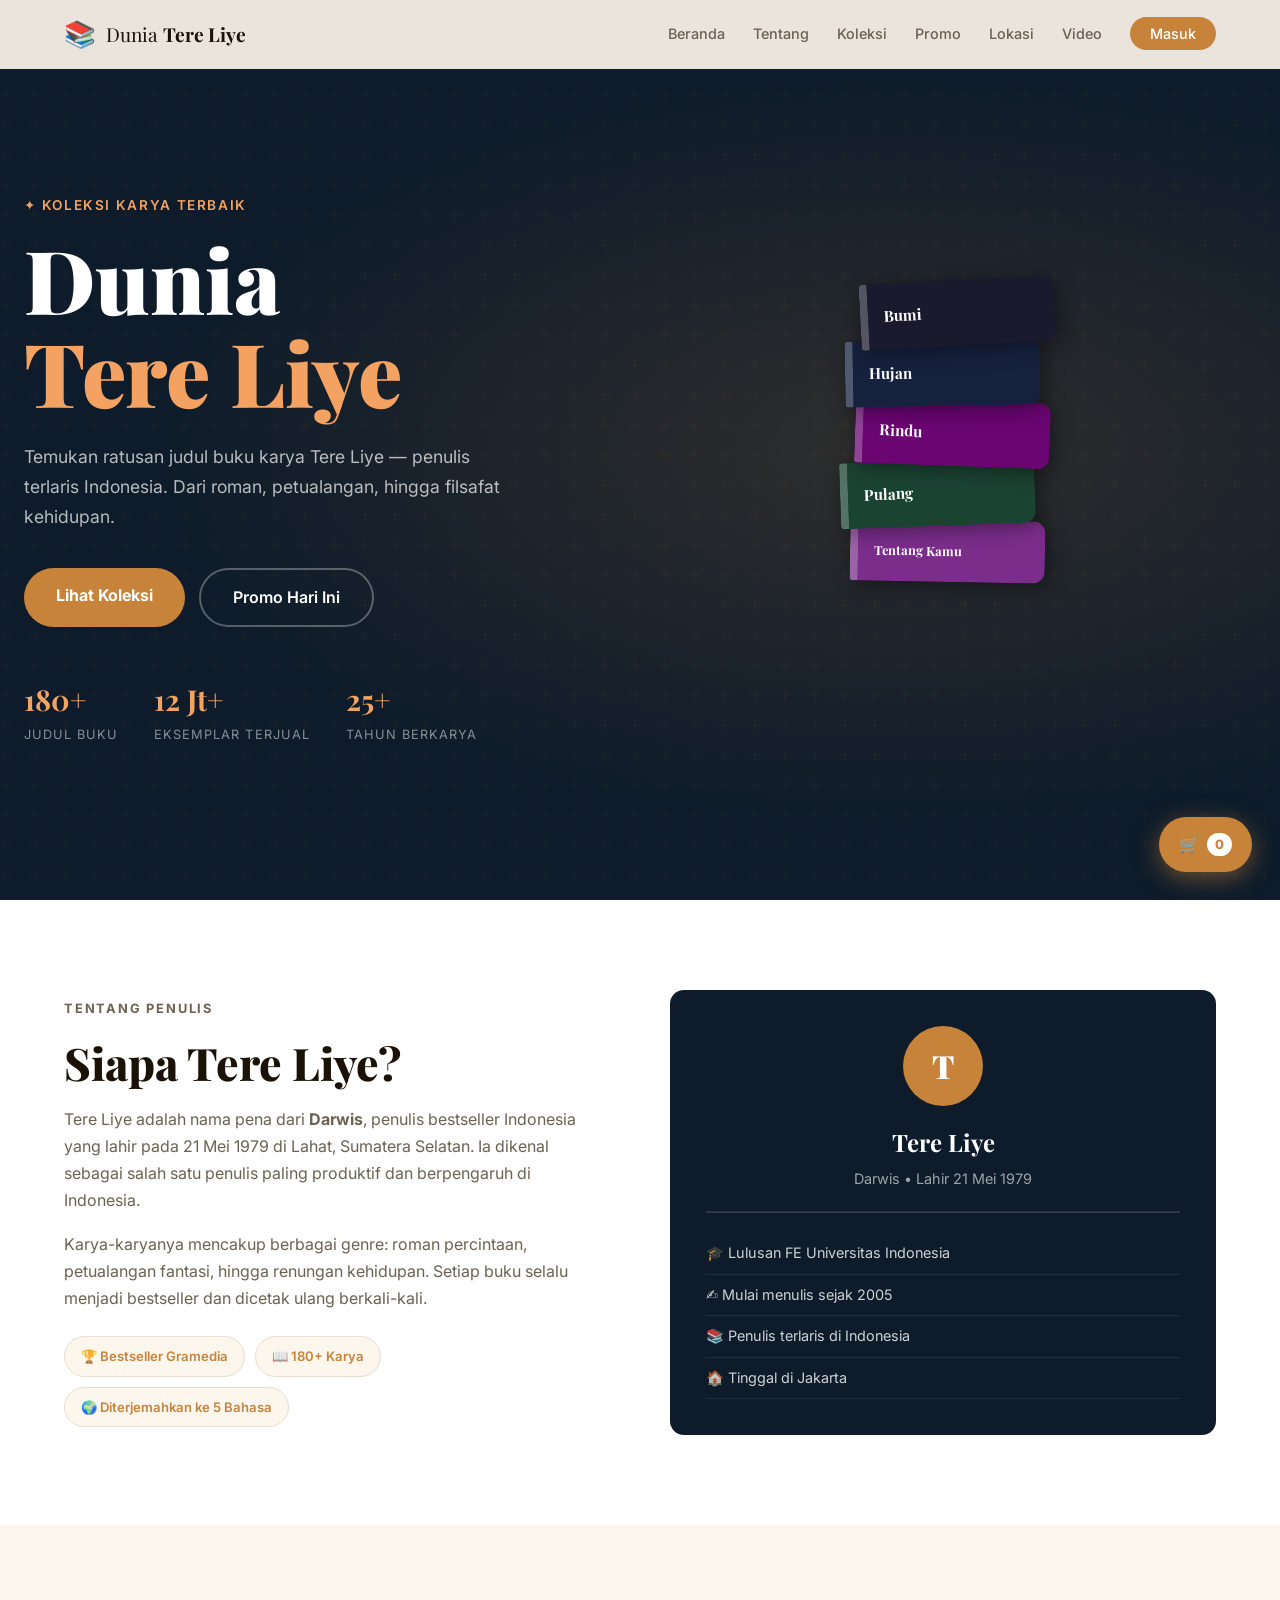
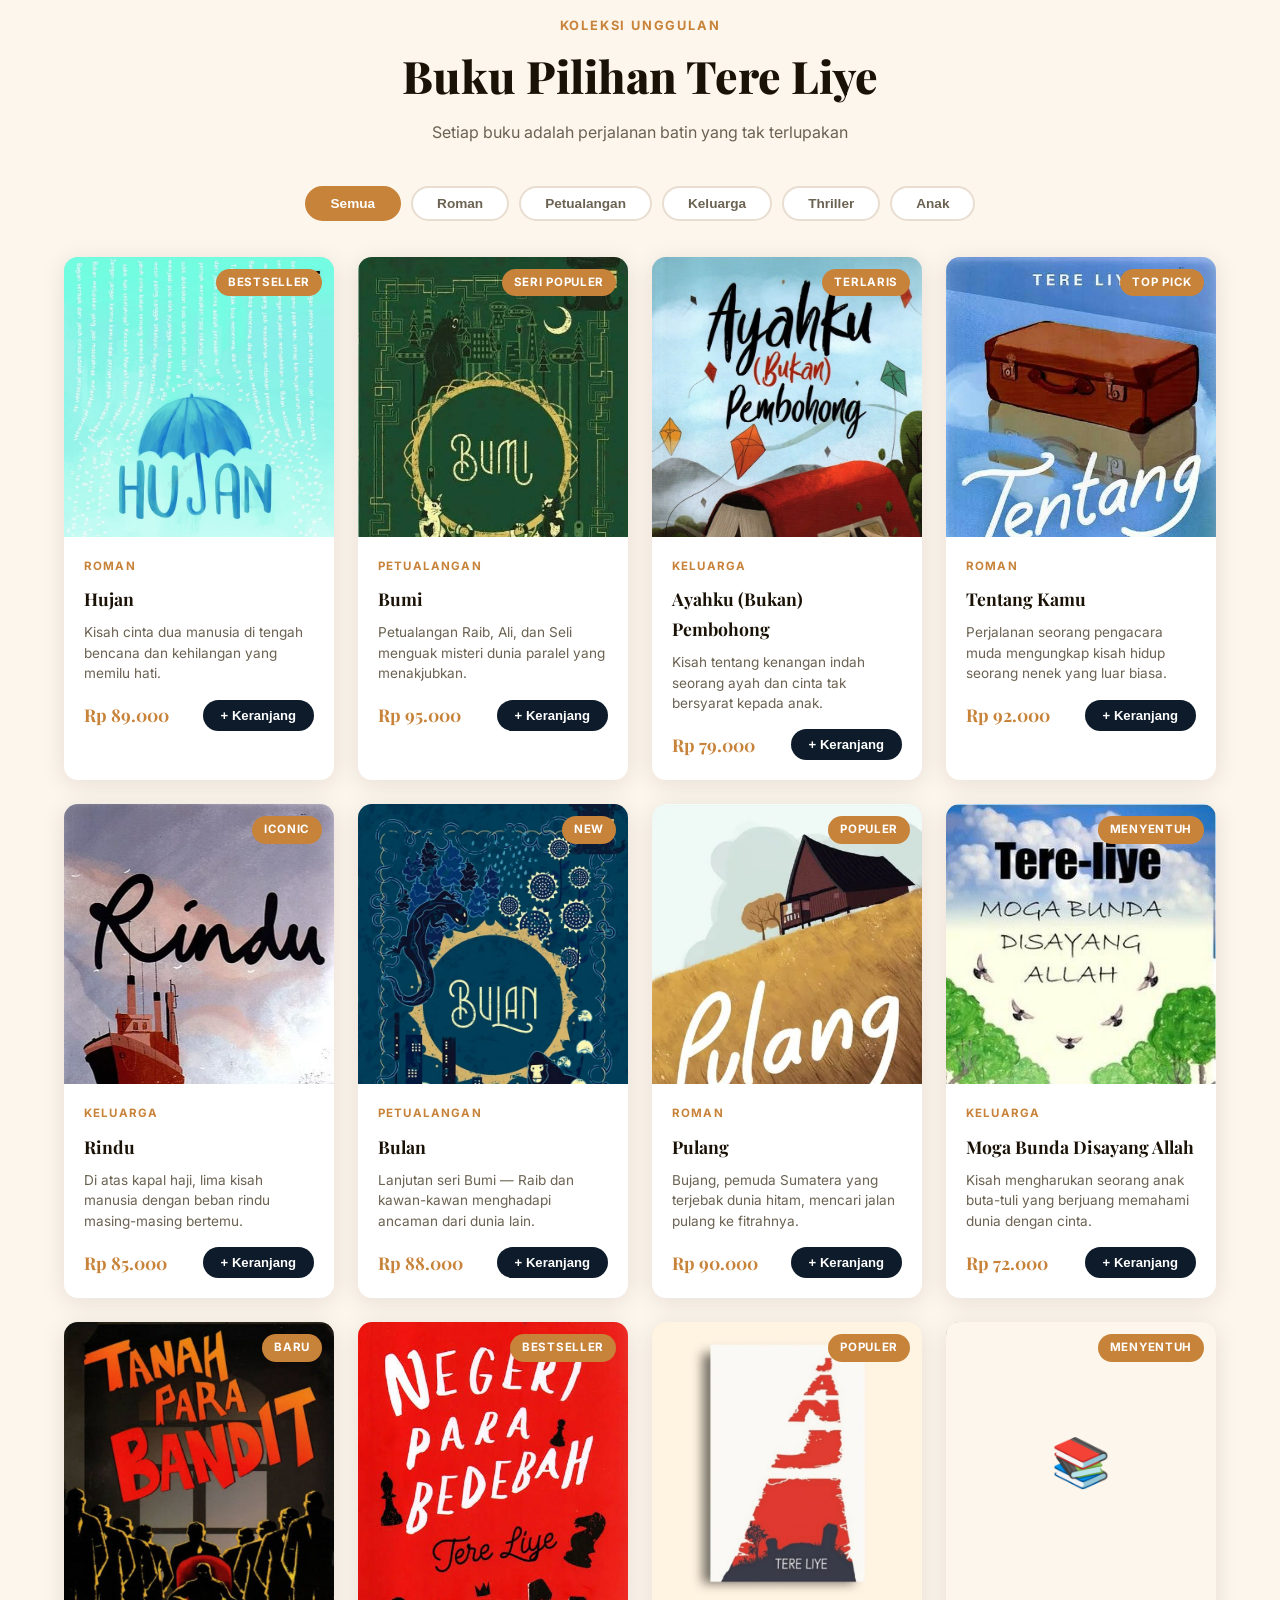
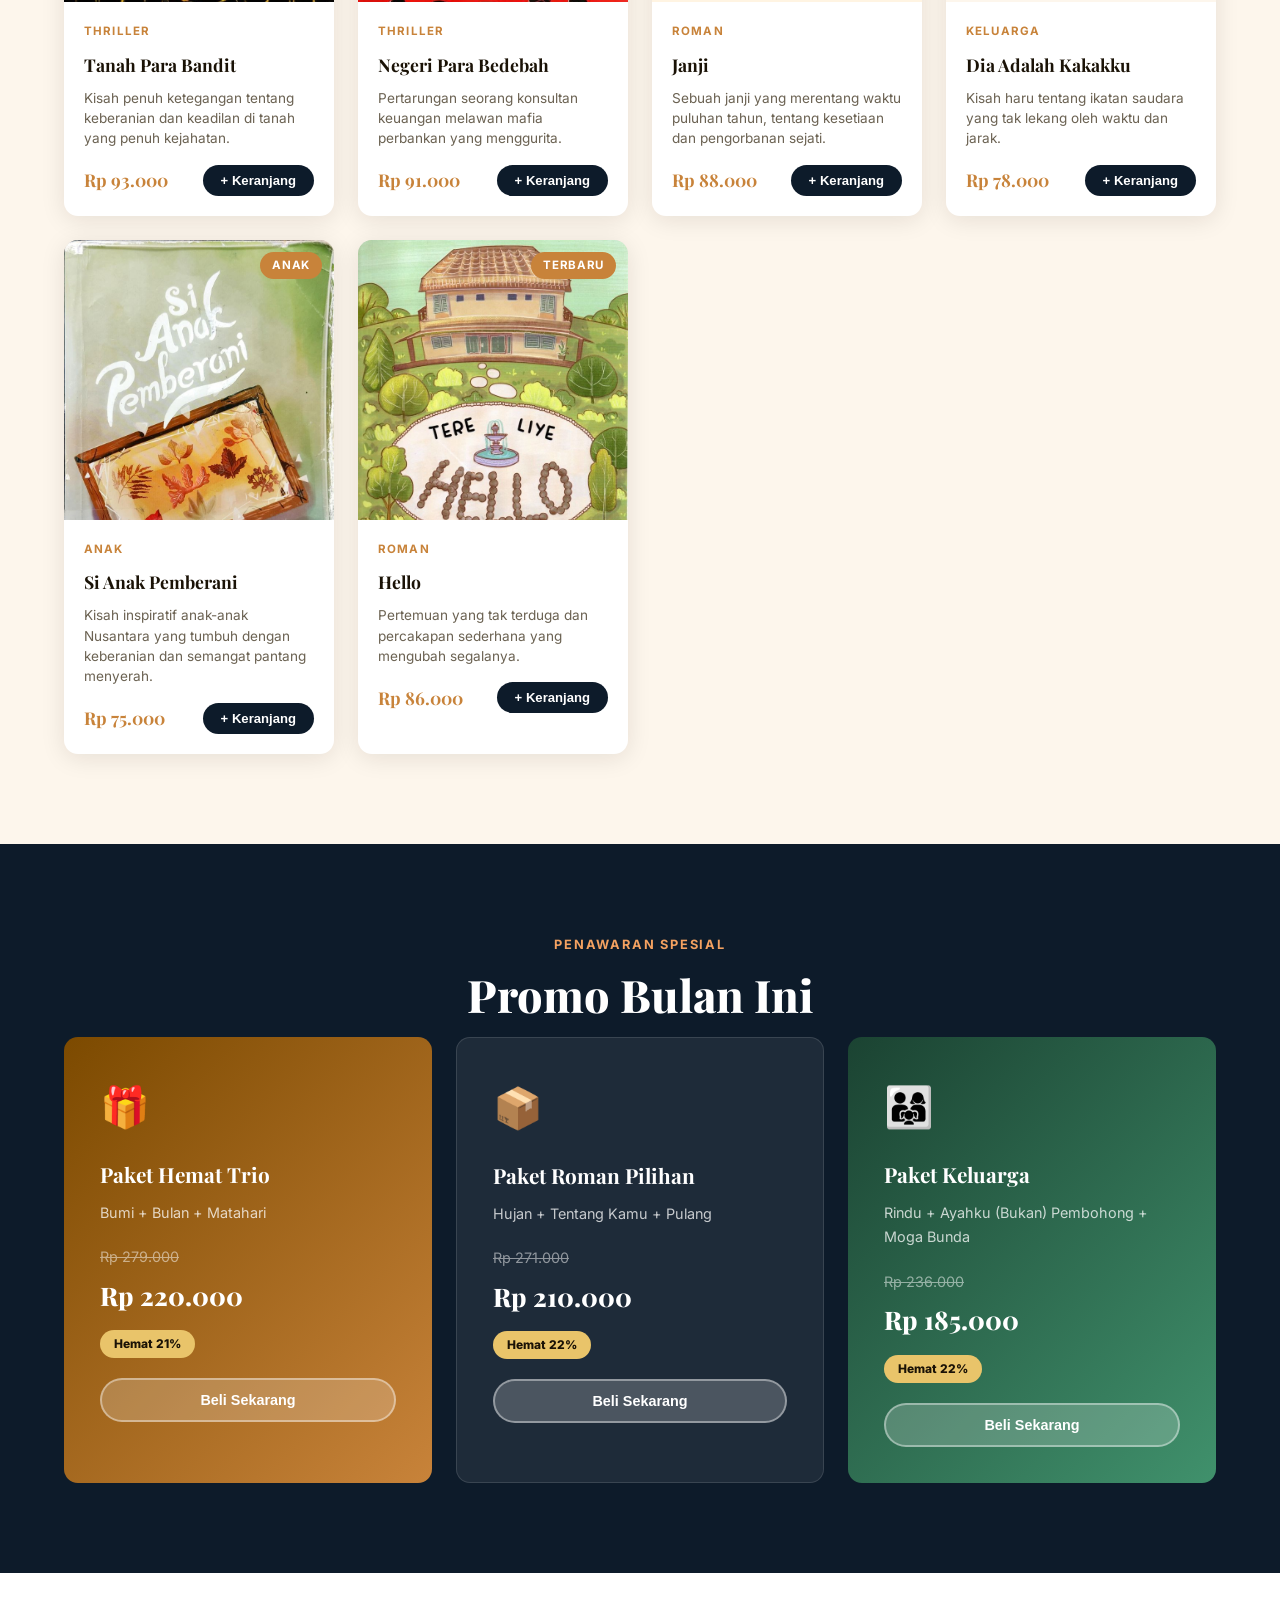
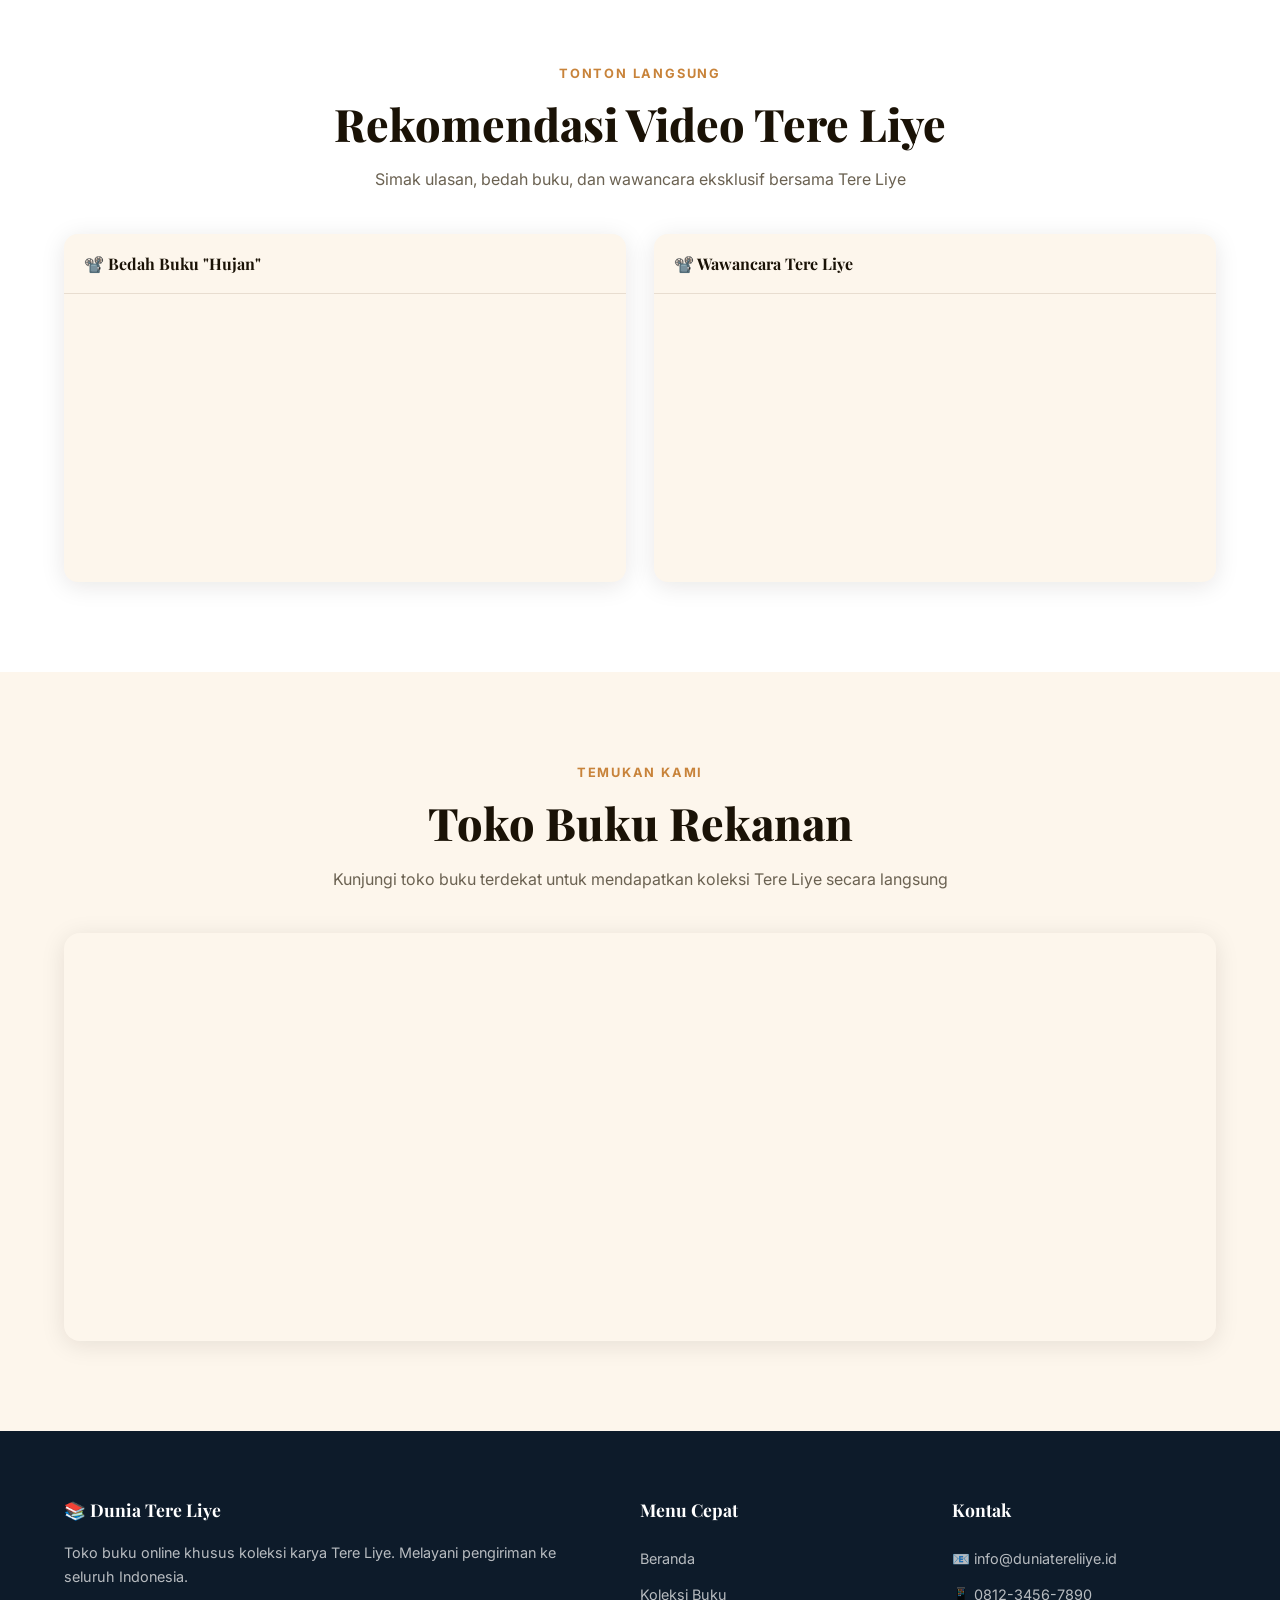
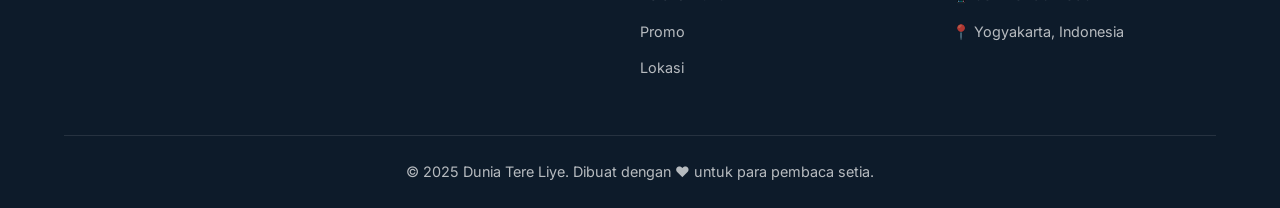
==== commit 38855e4f: "Update index.html" ====
--- a/index.html
+++ b/index.html
@@ -250,7 +250,7 @@
         <!-- TANAH PARA BANDIT -->
         <div class="buku-card" data-kategori="thriller">
           <div class="buku-cover">
-            <img src="tanahparabandit.jpeg" alt="Cover Tanah Para Bandit" />
+            <img src="tanah.jpeg" alt="Cover Tanah Para Bandit" />
             <div class="buku-badge">Baru</div>
           </div>
           <div class="buku-info">
@@ -267,7 +267,7 @@
         <!-- NEGERI PARA BEDEBAH -->
         <div class="buku-card" data-kategori="thriller">
           <div class="buku-cover">
-            <img src="negeribedebah.jpeg" alt="Cover Negeri Para Bedebah" />
+            <img src="negeri.jpeg" alt="Cover Negeri Para Bedebah" />
             <div class="buku-badge">Bestseller</div>
           </div>
           <div class="buku-info">
@@ -318,7 +318,7 @@
         <!-- SI ANAK PEMBERANI -->
         <div class="buku-card" data-kategori="anak">
           <div class="buku-cover">
-            <img src="sianakrerani.jpeg" alt="Cover Si Anak Pemberani" />
+            <img src="sianakpemberani.jpeg" alt="Cover Si Anak Pemberani" />
             <div class="buku-badge">Anak</div>
           </div>
           <div class="buku-info">
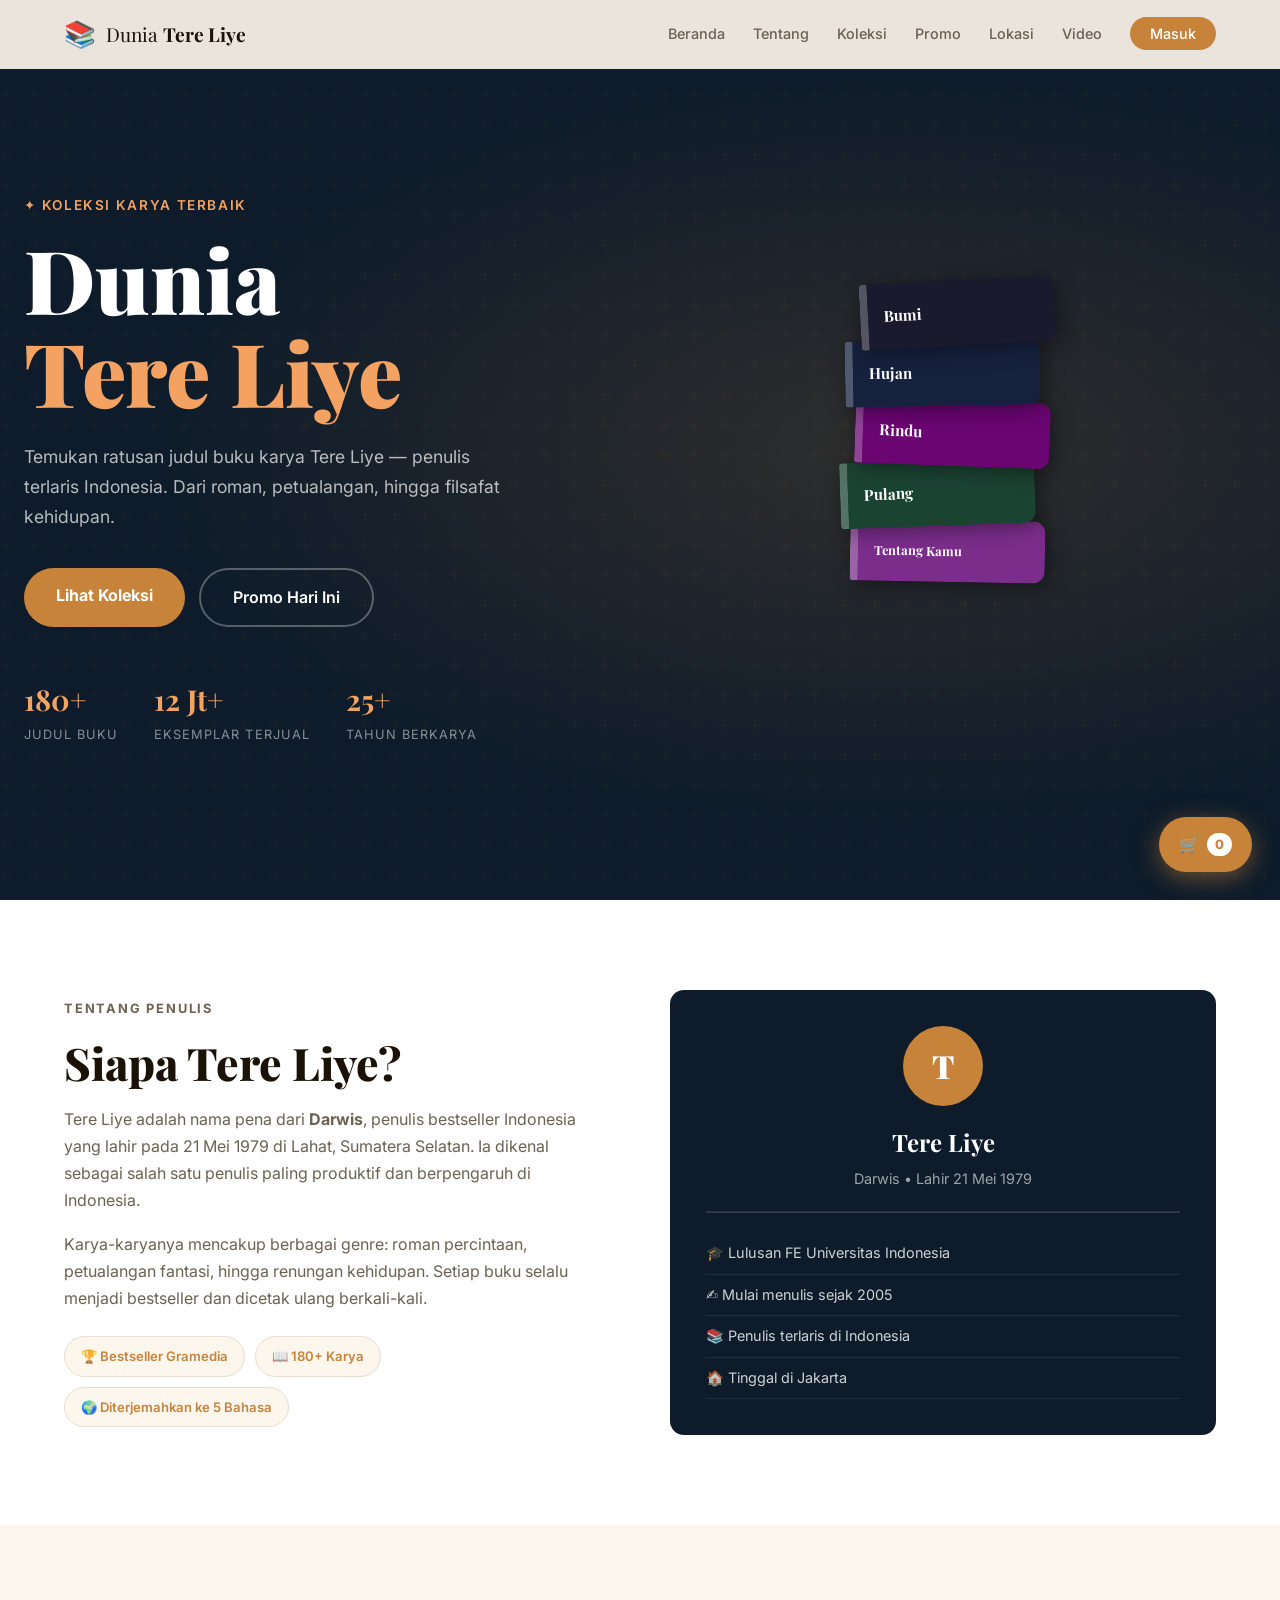
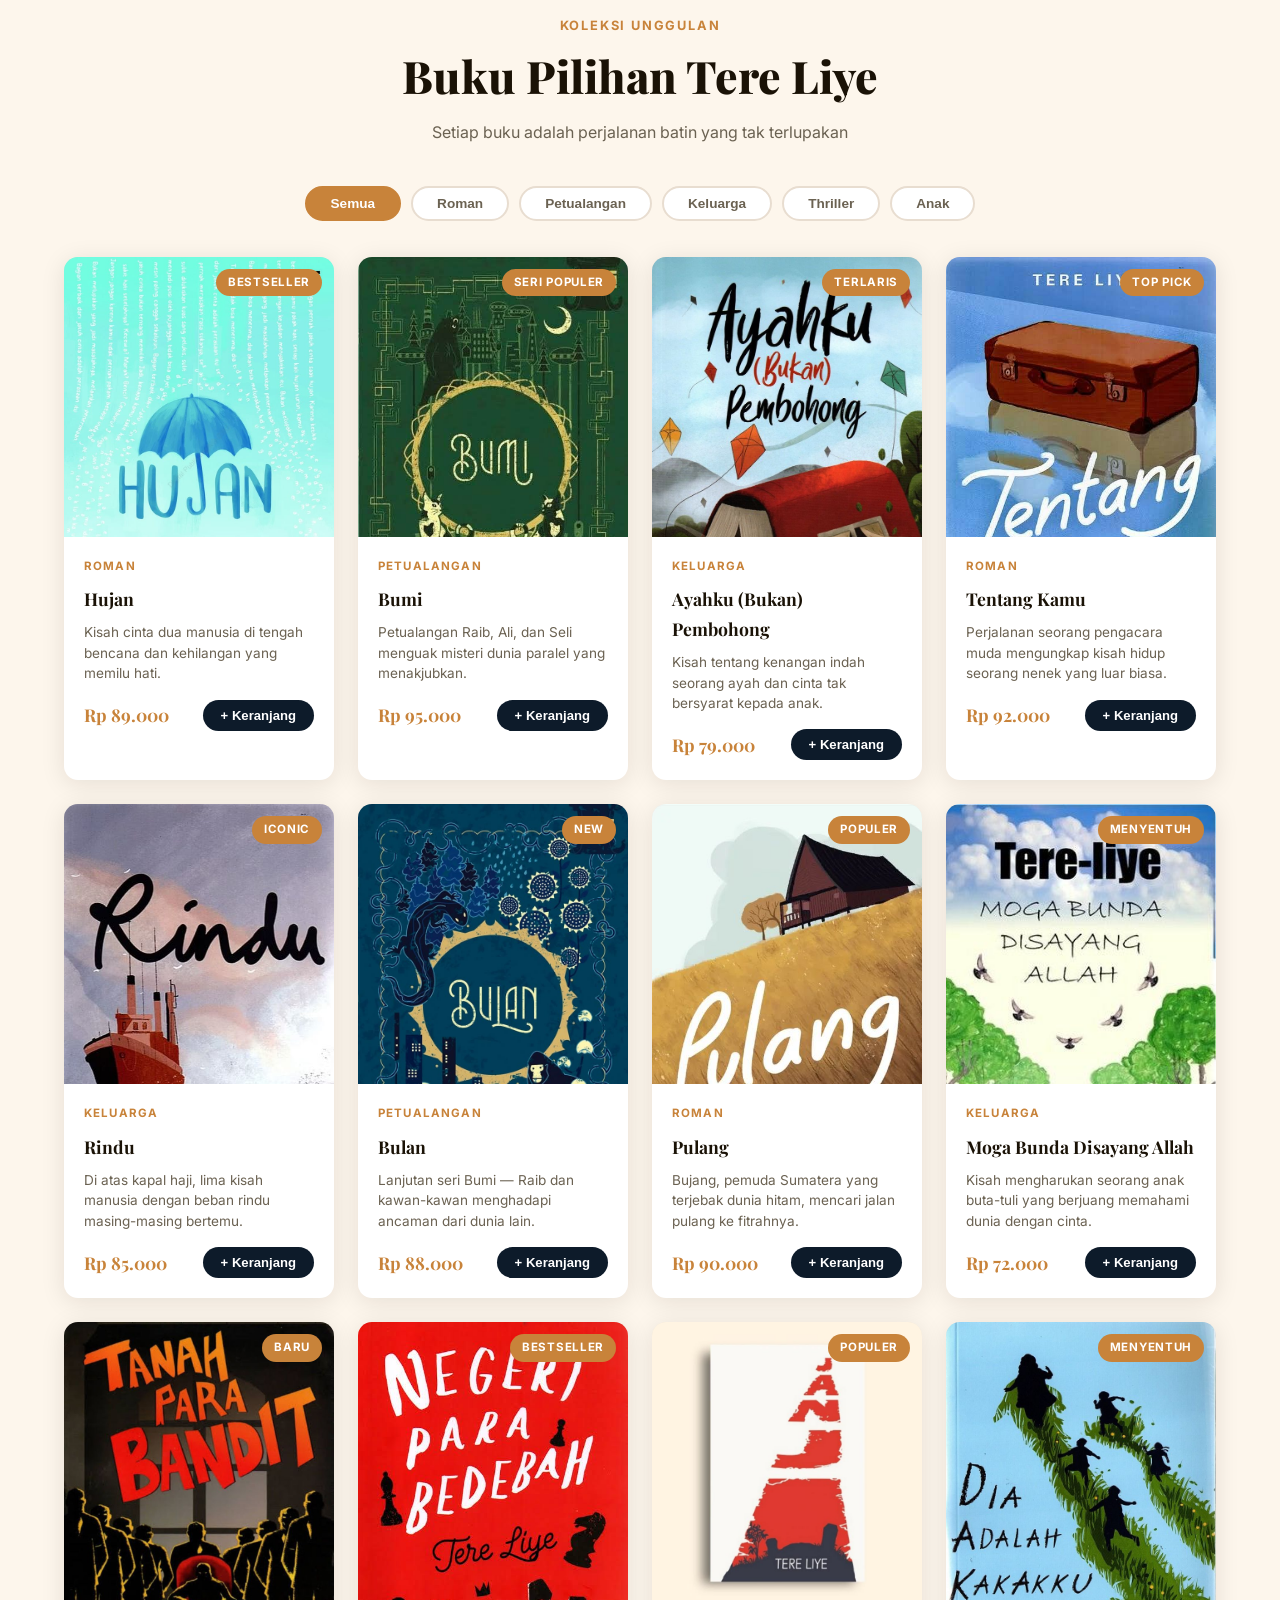
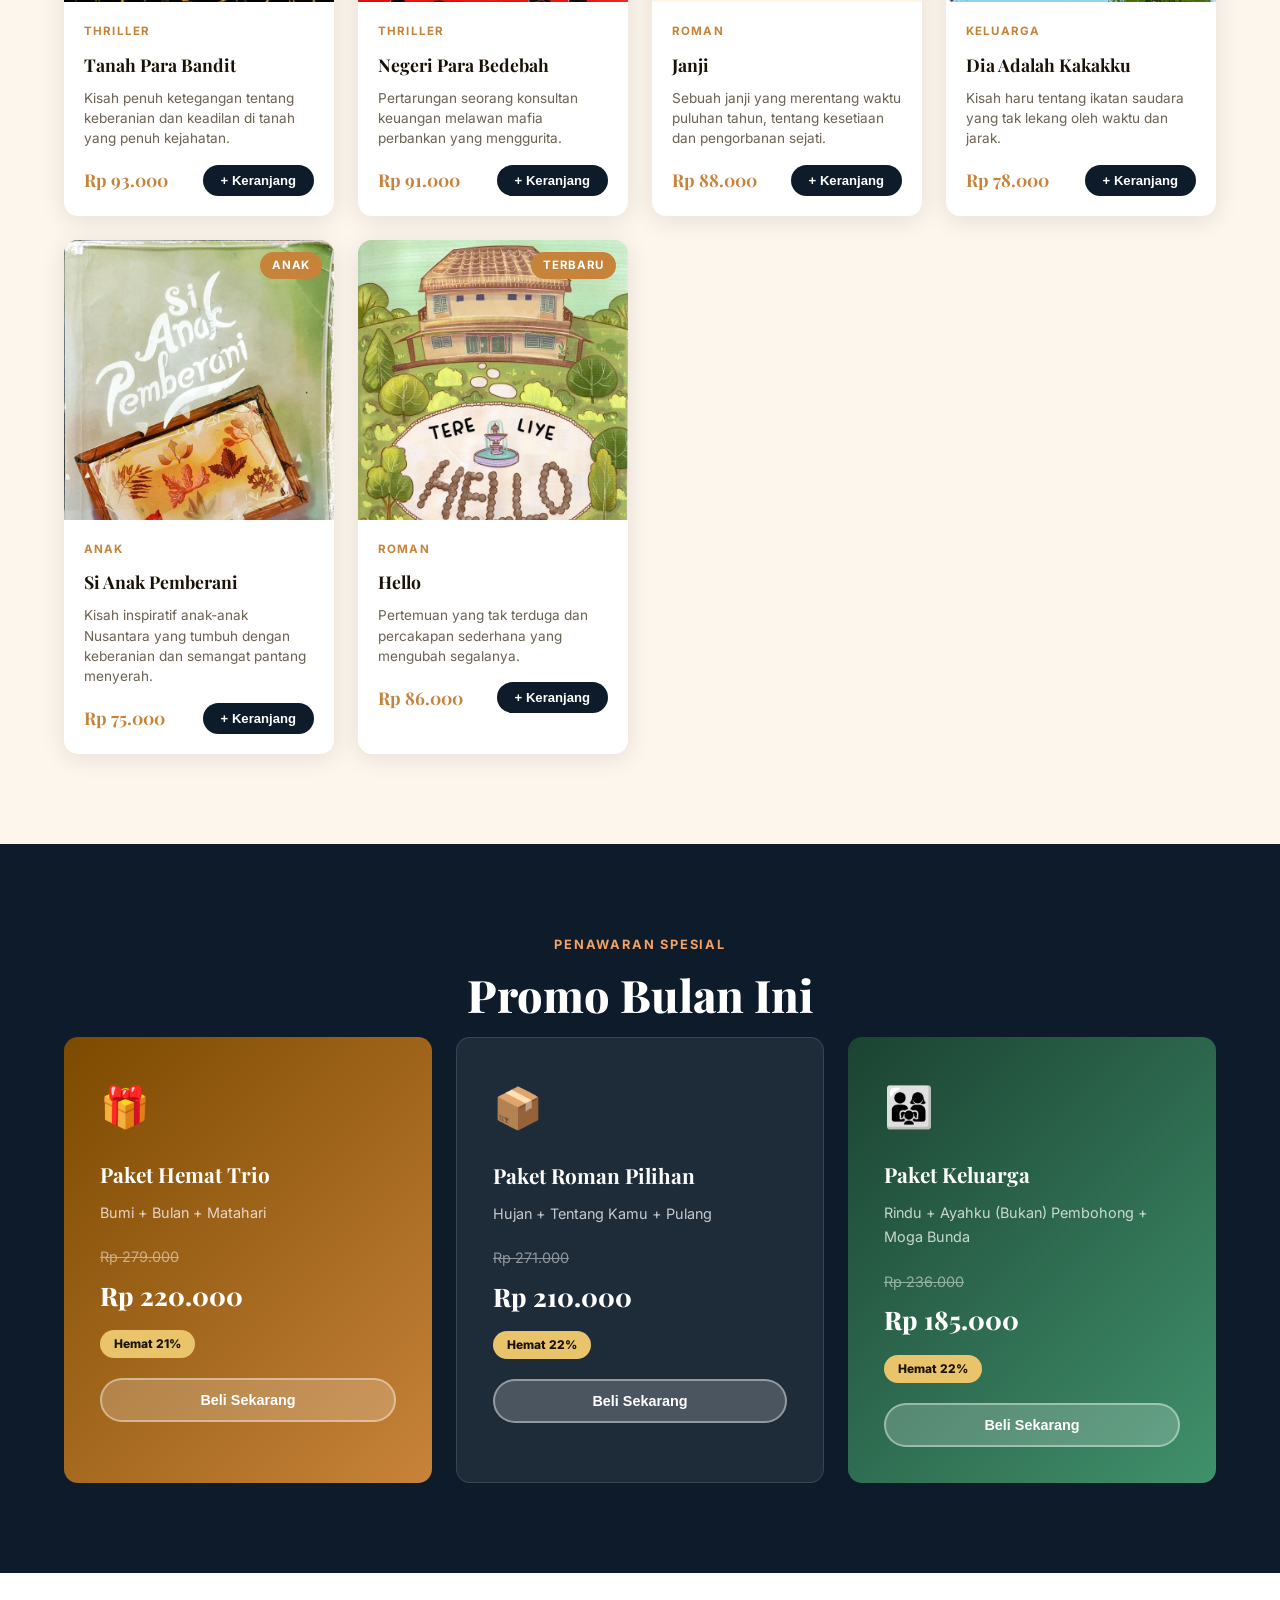
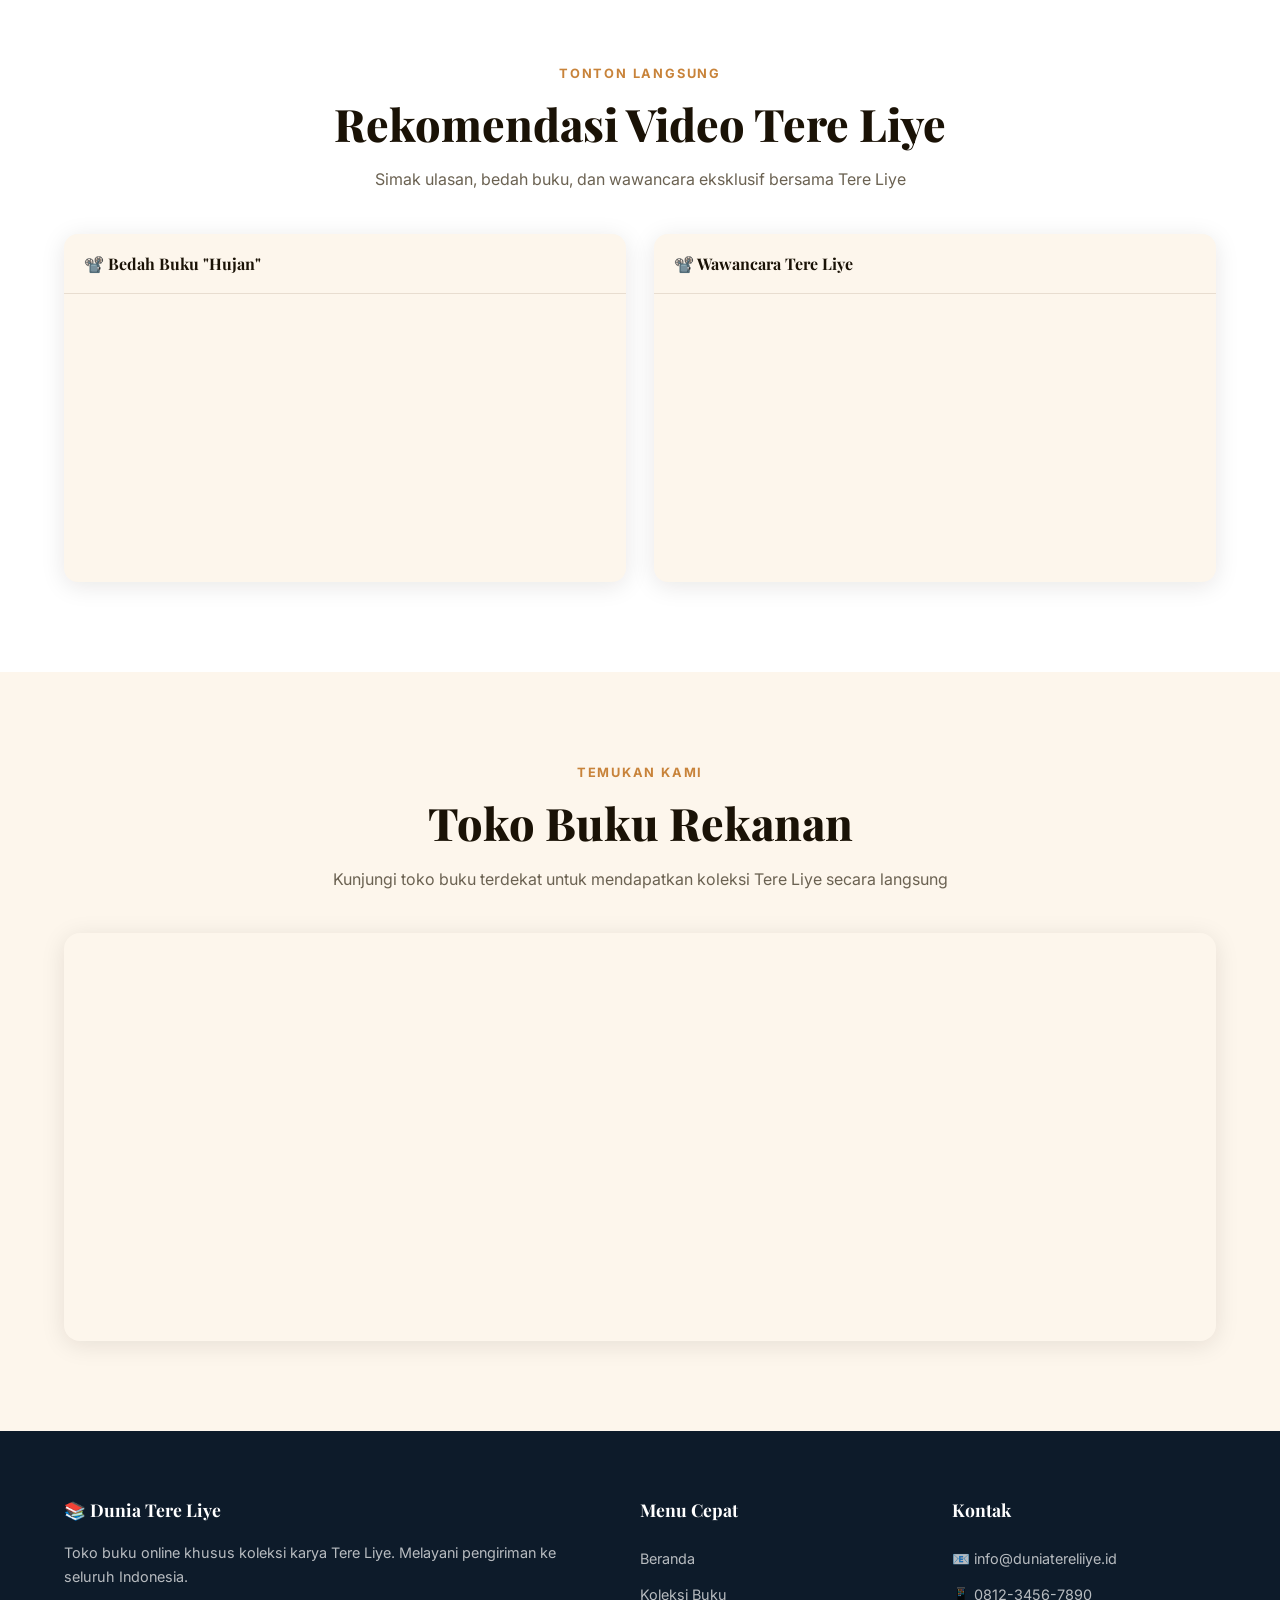
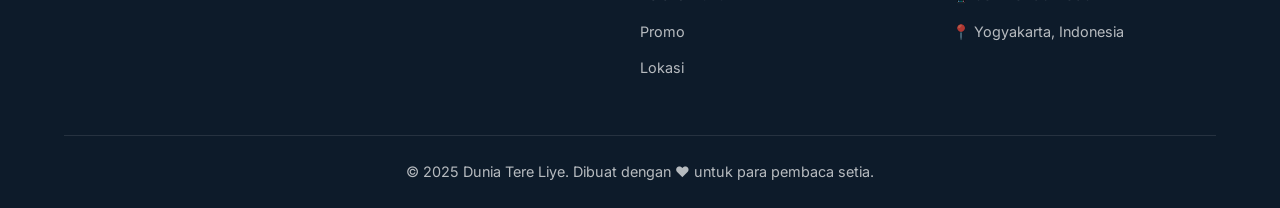
==== commit 8fadd8ee: "Update index.html" ====
--- a/index.html
+++ b/index.html
@@ -301,7 +301,7 @@
         <!-- DIA ADALAH KAKAKKU -->
         <div class="buku-card" data-kategori="keluarga">
           <div class="buku-cover">
-            <img src="diabkakakku.jpeg" alt="Cover Dia Adalah Kakakku" />
+            <img src="kakku.jpeg" alt="Cover Dia Adalah Kakakku" />
             <div class="buku-badge">Menyentuh</div>
           </div>
           <div class="buku-info">
